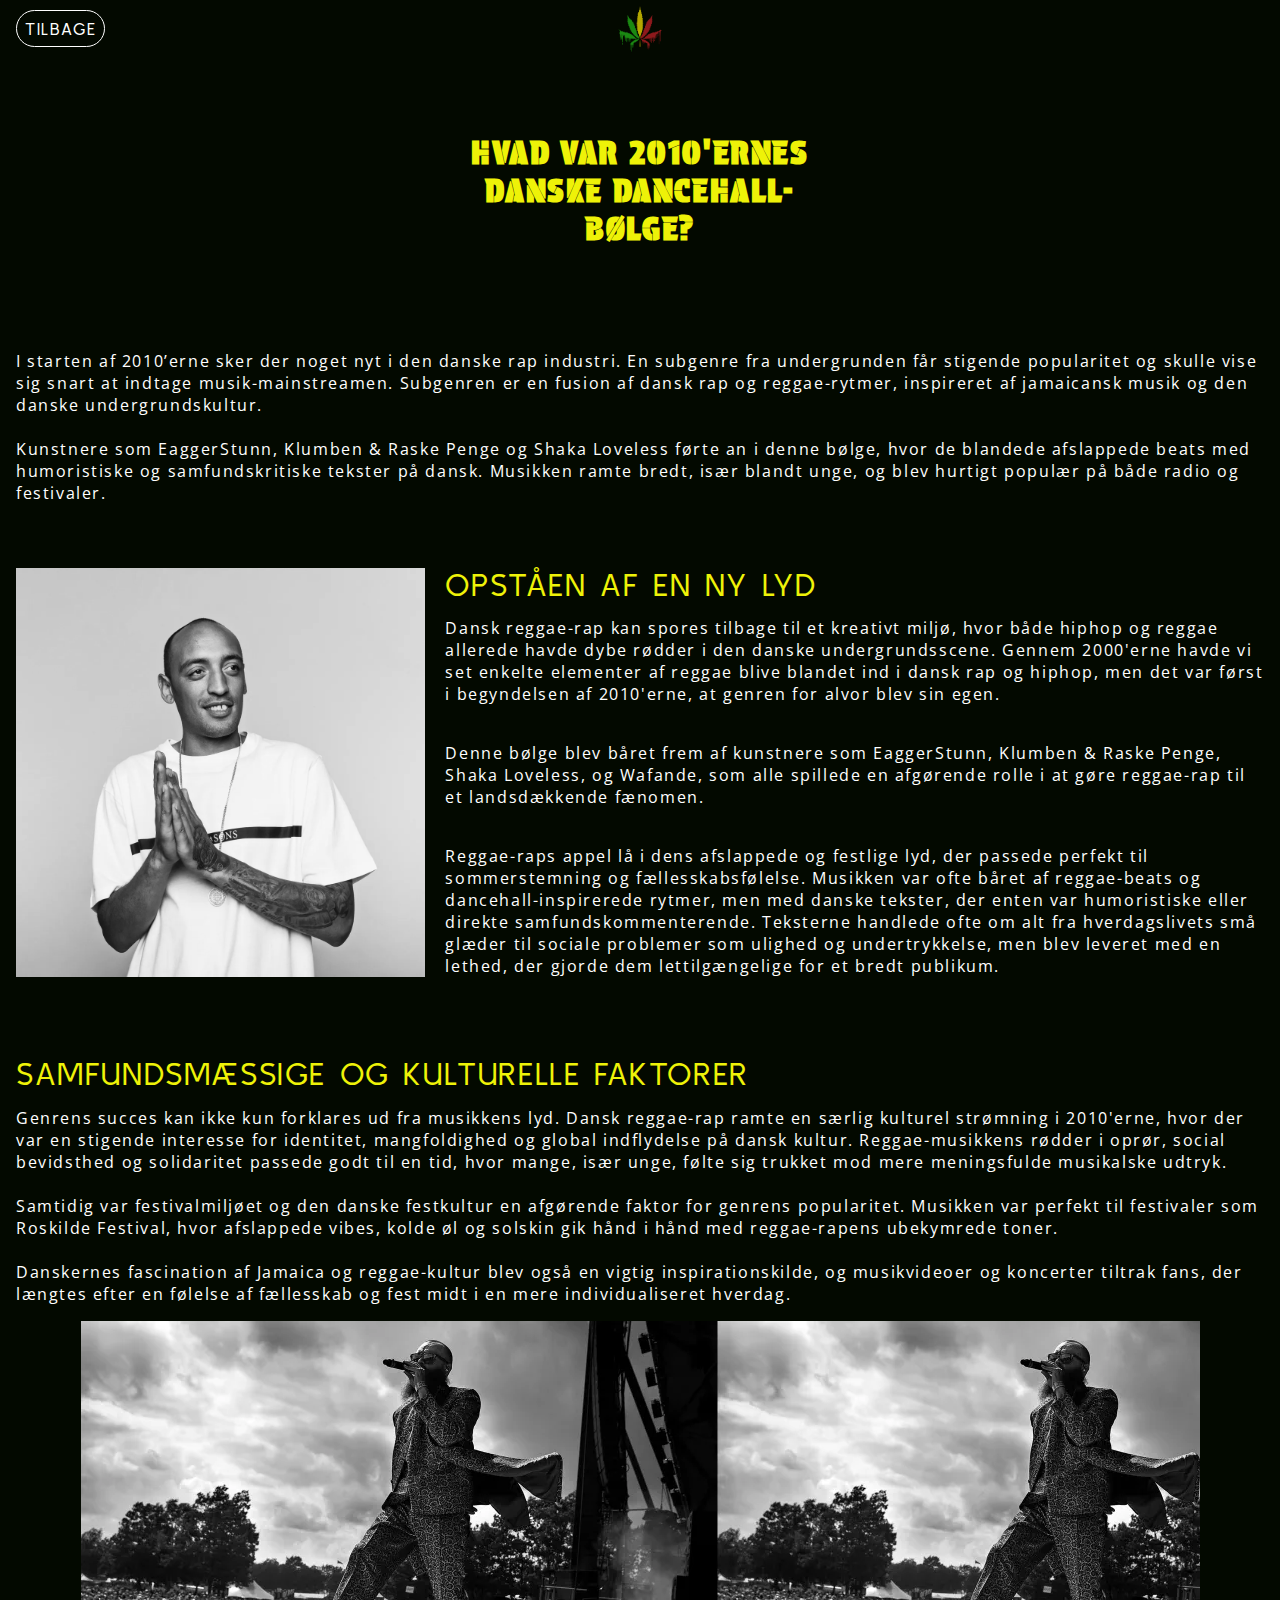
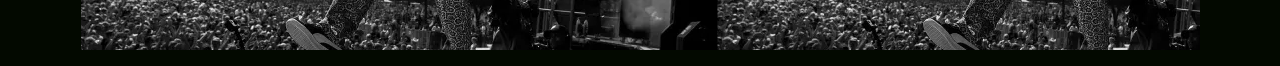
==== artikel_1.html @ 0ea26bac "halvvejs færdig artikel_1.html" ====
<!DOCTYPE html>
<html lang="en">
  <head>
    <meta charset="UTF-8" />
    <meta name="viewport" content="width=device-width, initial-scale=1.0" />
    <meta name="robots" content="noindex" />
    <title>Hvad var 2010'ernes danske Dancehall-bølge?</title>
    <link rel="stylesheet" href="css/generel.css" />
    <link rel="stylesheet" href="css/layout.css" />

    <!-- Protest Guerrilla -->
    <link rel="preconnect" href="https://fonts.googleapis.com" />
    <link rel="preconnect" href="https://fonts.gstatic.com" crossorigin />
    <link
      href="https://fonts.googleapis.com/css2?family=Protest+Guerrilla&display=swap"
      rel="stylesheet"
    />

    <!-- Kulim Park -->
    <link rel="preconnect" href="https://fonts.googleapis.com" />
    <link rel="preconnect" href="https://fonts.gstatic.com" crossorigin />
    <link
      href="https://fonts.googleapis.com/css2?family=Kulim+Park:ital,wght@0,200;0,300;0,400;0,600;0,700;1,200;1,300;1,400;1,600;1,700&display=swap"
      rel="stylesheet"
    />

    <!-- Protest strike -->
    <link rel="preconnect" href="https://fonts.googleapis.com" />
    <link rel="preconnect" href="https://fonts.gstatic.com" crossorigin />
    <link
      href="https://fonts.googleapis.com/css2?family=Protest+Strike&display=swap"
      rel="stylesheet"
    />

    <!-- open sans -->
    <link rel="preconnect" href="https://fonts.googleapis.com" />
    <link rel="preconnect" href="https://fonts.gstatic.com" crossorigin />
    <link
      href="https://fonts.googleapis.com/css2?family=Open+Sans:ital,wght@0,300..800;1,300..800&display=swap"
      rel="stylesheet"
    />
  </head>

  <body>
    <header>
      <nav class="navbar">
        <a href="javascript:history.back()" class="tilbage"><h2>TILBAGE</h2></a>
        <a href="tophistorier.html" class="logo"
          ><img src="images/reggae-leaf-favicon.webp" alt="logo"
        /></a>
      </nav>
    </header>

    <main>
      <section class="flex_col-artikel">
        <video
          playsinline
          autoplay
          muted
          loop
          class="artikel-video"
          src="videos/(v)hero(hero+main1+article1).mp4"
        ></video>

        <div class="artikel-content">
          <h1>
            HVAD VAR 2010'ERNES <br />
            DANSKE DANCEHALL- <br />
            BØLGE?
          </h1>
        </div>
      </section>

      <div id="col_start">
        <p>
          I starten af 2010’erne sker der noget nyt i den danske rap industri.
          En subgenre fra undergrunden får stigende popularitet og skulle vise
          sig snart at indtage musik-mainstreamen. Subgenren er en fusion af
          dansk rap og reggae-rytmer, inspireret af jamaicansk musik og den
          danske undergrundskultur.
        </p>
        <p>
          <br />
          Kunstnere som EaggerStunn, Klumben & Raske Penge og Shaka Loveless
          førte an i denne bølge, hvor de blandede afslappede beats med
          humoristiske og samfundskritiske tekster på dansk. Musikken ramte
          bredt, især blandt unge, og blev hurtigt populær på både radio og
          festivaler.
        </p>
      </div>

      <section class="grid_1-2">
        <div class="col">
          <h2>OPSTÅEN AF EN NY LYD</h2>
          <p>
            Dansk reggae-rap kan spores tilbage til et kreativt miljø, hvor både
            hiphop og reggae allerede havde dybe rødder i den danske
            undergrundsscene. Gennem 2000'erne havde vi set enkelte elementer af
            reggae blive blandet ind i dansk rap og hiphop, men det var først i
            begyndelsen af 2010'erne, at genren for alvor blev sin egen.
          </p>
          <p>
            <br />
            Denne bølge blev båret frem af kunstnere som EaggerStunn, Klumben &
            Raske Penge, Shaka Loveless, og Wafande, som alle spillede en
            afgørende rolle i at gøre reggae-rap til et landsdækkende fænomen.
          </p>
          <p>
            <br />
            Reggae-raps appel lå i dens afslappede og festlige lyd, der passede
            perfekt til sommerstemning og fællesskabsfølelse. Musikken var ofte
            båret af reggae-beats og dancehall-inspirerede rytmer, men med
            danske tekster, der enten var humoristiske eller direkte
            samfundskommenterende. Teksterne handlede ofte om alt fra
            hverdagslivets små glæder til sociale problemer som ulighed og
            undertrykkelse, men blev leveret med en lethed, der gjorde dem
            lettilgængelige for et bredt publikum.
          </p>
        </div>

        <div class="col_order">
          <img src="images/(r)wafande(article1)_result.webp" alt="Wafande" />
        </div>
      </section>

      <section id="col">
        <h2>SAMFUNDSMÆSSIGE OG KULTURELLE FAKTORER</h2>
        <p>
          Genrens succes kan ikke kun forklares ud fra musikkens lyd. Dansk
          reggae-rap ramte en særlig kulturel strømning i 2010'erne, hvor der
          var en stigende interesse for identitet, mangfoldighed og global
          indflydelse på dansk kultur. Reggae-musikkens rødder i oprør, social
          bevidsthed og solidaritet passede godt til en tid, hvor mange, især
          unge, følte sig trukket mod mere meningsfulde musikalske udtryk.
        </p>
        <p>
          <br />
          Samtidig var festivalmiljøet og den danske festkultur en afgørende
          faktor for genrens popularitet. Musikken var perfekt til festivaler
          som Roskilde Festival, hvor afslappede vibes, kolde øl og solskin gik
          hånd i hånd med reggae-rapens ubekymrede toner.
        </p>
        <p>
          <br />
          Danskernes fascination af Jamaica og reggae-kultur blev også en vigtig
          inspirationskilde, og musikvideoer og koncerter tiltrak fans, der
          længtes efter en følelse af fællesskab og fest midt i en mere
          individualiseret hverdag.
        </p>

        <img
          src="images/raske-penge(article1)_result.webp"
          alt="Raske Penge på Orange scene i 2014"
        />
      </section>
    </main>
  </body>
</html>
---- css/generel.css ----
/* CSS Reset */

* {
    margin: 0;
    padding: 0;
    box-sizing: border-box;
}

img {
    display: block;
    max-width: 100%;
    margin-left: auto;
    margin-right: auto;
}

video {
    display: block;
    max-width: 100%;
}


/* CSS */

:root {
    --white: #ffffff;
    --yellow: #EEF208;
    --black: #030900;
    --trueblack: #000000;
    --h1-h2-article_size: 2rem;
    --h1-article_lineheight: 2.375rem;
    --h2-article_lineheight: 2.125rem;
    --h2-boks_size: 1.375rem;
    --h3-boks_size: 2rem;
}

body {
    background-color: var(--black);
}

 /* Nedenstående gør, at indstillinger for main gælder på alt undtagen .flex_col-artikel. Det gør, at videoerne i toppen fylder hele skærmen i width på artiklerne */
main > *:not(.flex_col-artikel) {
    max-width: 1300px;
    margin: 0 auto;
    padding: 1rem;
}

h1 {
    font-family: "Protest Guerrilla", sans-serif;
    letter-spacing: 0.1rem;
}

h2 {
    font-family: "Kulim Park", sans-serif;
    font-weight: normal;
    letter-spacing: 0.1rem;
}

h3 {
    font-family: "Protest Strike", sans-serif;
    line-height: 2.375rem;
    letter-spacing: 0.1rem;
}

p {
    font-family: "Open Sans", sans-serif;
    font-size: 1rem;
    color: var(--white);
    letter-spacing: 0.1rem;
}

a {
    text-decoration: none;
}
  
  /* Undtagelse for logo-billede inde i navbaren */
  .navbar img {
    margin-top: 0;
    margin-bottom: 0;
  }
  


/* index.html */

.hero {
    display: flex;
    flex-direction: column;
    justify-content: flex-start;
}

.hero_content {
    text-align: center;
    z-index: 2;
}

.hero_content h1 {
    font-size: 7.5rem;
    padding-top: 2rem;
    text-shadow: 
    -1px -1px 0 var(--white),  
    1px -1px 0 var(--white),
    -1px 1px 0 var(--white),
    1px 1px 0 var(--white);
}

.udforsk a{
    font-size: 3rem;
    color: var(--white);
    margin-top: 5.5rem;
    padding: 1rem;
    padding-left: 3rem;
    padding-right: 3rem;
    border-radius: 5vw;
    display: inline-block;
    background-color: rgba(0, 0, 0, 0.25);
    letter-spacing: 0.5rem;
}

.udforsk a:hover {
    color: var(--yellow);
    background-color: rgba(0, 0, 0, 0.5);
}

.background_video {
    position: absolute;
    top: 0;
    left: 0;
    width: 100vw;
    height: 100vh;
    object-fit: cover;
    z-index: 1;
}

.dansk {
    color: #41B905;
}

.dance {
    color: var(--yellow);
}

.hall {
    color: #E40606;
}

/* navbar */

.navbar {
    position: fixed;
    display: grid;
    grid-template-columns: 1fr 1fr 1fr;
    align-items: center;
    z-index: 1000;
    width: 100%;
    background-color: var(--black);
    padding: 0.3rem 1rem;
}

.tilbage {
    font-size: 0.7rem;
    color: var(--white);
    border: 1px solid var(--white);
    border-radius: 5vw;
    display: inline-block;
    padding: 0.5rem;
    justify-self: start;
}

.tilbage:hover {
    background-color: #163507;
}

.logo {
    width: 3rem;
    justify-self: center;
    opacity: 70%;
}

.logo:hover {
    opacity: 100%;
}


/* tophistorier.html */

.overskrift {
    color: var(--white);
    text-align: center;
    line-height: 2.5rem;
}

.overskrift h1 {
    font-size: 3.7rem;
    margin-bottom: 2.5rem;
    padding-top: 5rem;
}

.overskrift h2 {
    font-size: 1.5625rem;
    margin-bottom: 3rem;
}

.flex_col {
    display: flex;
    flex-direction: column;
    align-items: center;
    justify-content: center;
    position: relative;
    text-align: center;
    height: 50vh; /* boks-video er 60vh, men jeg sætter bevidst denne til 50vh kun. Det gør, at jeg slipper for at lave margin top/bottom på h2 og h3. */
    margin-bottom: 8.5rem;
}

#boks3 {
    margin-bottom: 4rem;
}

.boks-video {
    position: absolute;
    object-fit: cover;
    z-index: 1;
    width: 92vw;
    height: 60vh;
    border-radius: 5vh;
}

.boks_1-content {
    display: flex;
    flex-direction: column;
    justify-content: space-between;
    height: 100%;
    z-index: 2;
}

.boks_1-content h3 {
    color: var(--trueblack);
    font-size: var(--h3-boks_size);
}

.boks_1-content h2 {
    color: var(--yellow);
    font-size: var(--h2-boks_size);
}

.button {
    border: 1px solid var(--yellow);
    border-radius: 3.1875rem;
    display: inline-block;
    padding: 0.5rem;
    margin: 0 auto;
    padding-left: 1rem;
    padding-right: 1rem;
}

/* Lidt kringlet. Men for at vi kan få js til at gælde på én boks ad gangen, har jeg været nødt til at give et unikt id-navn til hver. Og hvis ikke man gør det på hvert element, så gør js-funktionen sig ikke gældende på de elementer, man hover over, som ikke er nævnt her. Derfor nævnes ALLE elementer inde i flex_col */
#boks1:hover .boks-video,
#boks2:hover .boks-video,
#boks3:hover .boks-video {
    border: 2px solid var(--yellow);
}

#boks1:hover .boks_1-content h3,
#boks1:hover .boks_1-content h2,
#boks2:hover .boks_1-content h3,
#boks2:hover .boks_1-content h2,
#boks3:hover .boks_1-content h3,
#boks3:hover .boks_1-content h2 {
    color: var(--yellow);
}

#boks1:hover .button,
#boks2:hover .button,
#boks3:hover .button {
    border: 1px solid var(--yellow);
}

#boks1 .button:hover,
#boks2 .button:hover,
#boks3 .button:hover {
    background-color: var(--yellow);
}


/* artikel_1.html */

.flex_col-artikel {
    display: flex;
    align-items: center;
    justify-content: center;
    position: relative;
    text-align: center;
    height: 30vh;
    padding-top: 7rem;
    width: 100vw;
    max-width: none;
}

.artikel-video {
    position: absolute;
    object-fit: cover;
    width: 100%;
    height: 30vh;
    opacity: 70%;
    z-index: 1;
}

.artikel-content {
    display: flex;
    flex-direction: column;
    align-items: center;
    justify-content: center;
    z-index: 2;
}

.artikel-content h1 {
    font-size: var(--h1-h2-article_size);
    line-height: var(--h1-article_lineheight);
    color: var(--yellow);
}

#col_start {
    margin-top: 4rem;
}

.col h2,
#col h2 {
    color: var(--yellow);
    font-size: var(--h1-h2-article_size);
    line-height: var(--h2-article_lineheight);
}

.col_order img {
    filter: grayscale(100%);
}

#col h2 {
    margin-top: 2rem;
    margin-bottom: 1rem;
}

#col img {
    margin-top: 1rem;
}
---- css/layout.css ----
@media (width >=800px) {

.grid_1-1-1 {
    display: grid;
    grid-template-columns: repeat(3, 1fr);
    gap: 25px;
}

.flex_col {
    margin-bottom: 4rem;
}

/* Der var noget i min css, der gjorde jeg ikke kunne implementere margin-top på class grid_1-2, og jeg har ikke kunne finde, hvilken regel, det var, der overrulede dét. Chatgbt kunne heller ikke spotte det. Derfor skriver jeg nu body foran, hvilket giver en højere specificitet, og gør reglen gældende. */
body .grid_1-2 {
    display: grid;
    grid-template-columns: 1fr 2fr;
    gap: 20px;
    margin-top: 2rem;
    margin-bottom: 1rem;
    height: 100%;
}

.grid_1-2 .col,
.grid_1-2 .col_order {
     display: flex;
     flex-direction: column;
     justify-content: space-between;
     height: 100%;
}

.grid_1-2 .col_order img {
     object-fit: cover;
     height: 100%;
}

.col_order {
    order: -1;
}

/* OBS: Jeg kunne have opnået næsten samme resultat ved kun at bruge grid, men flex gjorde det lige en tand bedre, og gjorde at jeg kunne undgå små mellemrum i bunden og toppen mellem billede og tekst. Derfor bruger jeg flex. */
/* .grid_1-2 .col, 
.grid_1-2 .col_order {
    display: grid;
    align-items: stretch;
}

.grid_1-2 .col_order img {
    object-fit: cover;
    height: 100%;
} */


}




@media (width <=799px) {
    .col h2 {
        margin-top: 2rem;
        margin-bottom: 1rem;
    }

    .col_order img {
        margin-top: 1rem;
    }
}
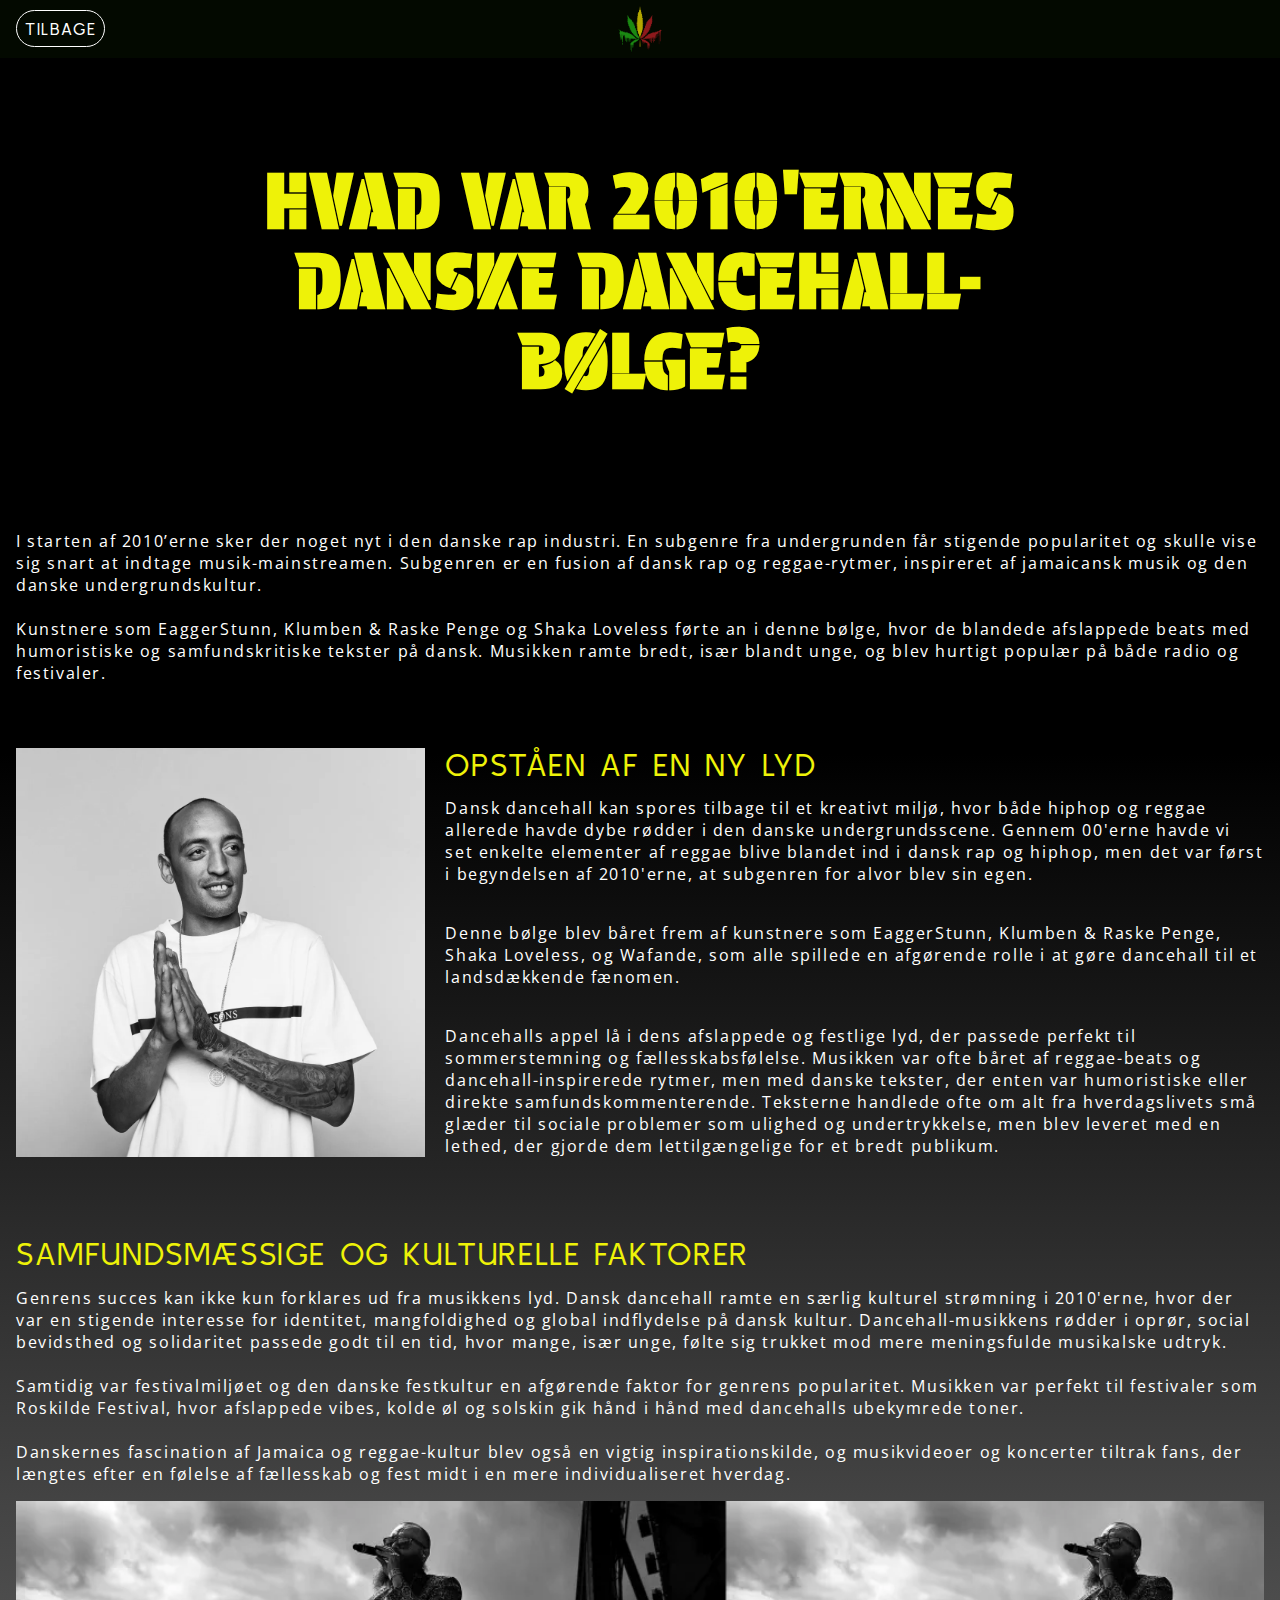
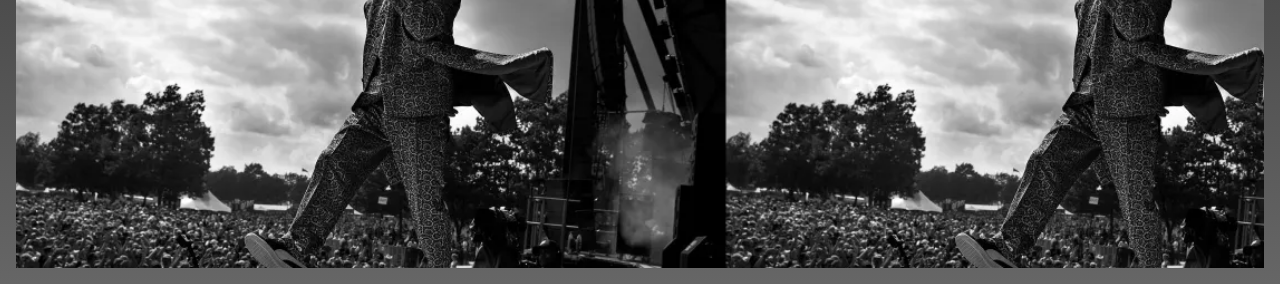
==== commit b4938d6e: "design opdateret media query" ====
--- a/artikel_1.html
+++ b/artikel_1.html
@@ -41,7 +41,7 @@
     />
   </head>
 
-  <body>
+  <body class="artikel_1">
     <header>
       <nav class="navbar">
         <a href="javascript:history.back()" class="tilbage"><h2>TILBAGE</h2></a>
@@ -93,21 +93,21 @@
         <div class="col">
           <h2>OPSTÅEN AF EN NY LYD</h2>
           <p>
-            Dansk reggae-rap kan spores tilbage til et kreativt miljø, hvor både
+            Dansk dancehall kan spores tilbage til et kreativt miljø, hvor både
             hiphop og reggae allerede havde dybe rødder i den danske
-            undergrundsscene. Gennem 2000'erne havde vi set enkelte elementer af
+            undergrundsscene. Gennem 00'erne havde vi set enkelte elementer af
             reggae blive blandet ind i dansk rap og hiphop, men det var først i
-            begyndelsen af 2010'erne, at genren for alvor blev sin egen.
+            begyndelsen af 2010'erne, at subgenren for alvor blev sin egen.
           </p>
           <p>
             <br />
             Denne bølge blev båret frem af kunstnere som EaggerStunn, Klumben &
             Raske Penge, Shaka Loveless, og Wafande, som alle spillede en
-            afgørende rolle i at gøre reggae-rap til et landsdækkende fænomen.
+            afgørende rolle i at gøre dancehall til et landsdækkende fænomen.
           </p>
           <p>
             <br />
-            Reggae-raps appel lå i dens afslappede og festlige lyd, der passede
+            Dancehalls appel lå i dens afslappede og festlige lyd, der passede
             perfekt til sommerstemning og fællesskabsfølelse. Musikken var ofte
             båret af reggae-beats og dancehall-inspirerede rytmer, men med
             danske tekster, der enten var humoristiske eller direkte
@@ -127,18 +127,18 @@
         <h2>SAMFUNDSMÆSSIGE OG KULTURELLE FAKTORER</h2>
         <p>
           Genrens succes kan ikke kun forklares ud fra musikkens lyd. Dansk
-          reggae-rap ramte en særlig kulturel strømning i 2010'erne, hvor der
-          var en stigende interesse for identitet, mangfoldighed og global
-          indflydelse på dansk kultur. Reggae-musikkens rødder i oprør, social
-          bevidsthed og solidaritet passede godt til en tid, hvor mange, især
-          unge, følte sig trukket mod mere meningsfulde musikalske udtryk.
+          dancehall ramte en særlig kulturel strømning i 2010'erne, hvor der var
+          en stigende interesse for identitet, mangfoldighed og global
+          indflydelse på dansk kultur. Dancehall-musikkens rødder i oprør,
+          social bevidsthed og solidaritet passede godt til en tid, hvor mange,
+          især unge, følte sig trukket mod mere meningsfulde musikalske udtryk.
         </p>
         <p>
           <br />
           Samtidig var festivalmiljøet og den danske festkultur en afgørende
           faktor for genrens popularitet. Musikken var perfekt til festivaler
           som Roskilde Festival, hvor afslappede vibes, kolde øl og solskin gik
-          hånd i hånd med reggae-rapens ubekymrede toner.
+          hånd i hånd med dancehalls ubekymrede toner.
         </p>
         <p>
           <br />
--- a/css/generel.css
+++ b/css/generel.css
@@ -8,9 +8,10 @@
 
 img {
     display: block;
-    max-width: 100%;
+    /* max-width: 100%; */
     margin-left: auto;
     margin-right: auto;
+    width: 100%;
 }
 
 video {
@@ -26,14 +27,17 @@
     --yellow: #EEF208;
     --black: #030900;
     --trueblack: #000000;
-    --h1-h2-article_size: 2rem;
-    --h1-article_lineheight: 2.375rem;
+    --h1-article_size: 2.6rem;
+    --h1-article_size-desktop: 4.7rem;
+    --h2-article_size: 2rem;
+    --h1-article_lineheight: 3rem;
+    --h1-article_lineheight-desktop: 5rem;
     --h2-article_lineheight: 2.125rem;
     --h2-boks_size: 1.375rem;
     --h3-boks_size: 2rem;
 }
 
-body {
+html, body {
     background-color: var(--black);
 }
 
@@ -72,12 +76,48 @@
     text-decoration: none;
 }
   
-  /* Undtagelse for logo-billede inde i navbaren */
-  .navbar img {
+/* Undtagelse for logo-billede inde i navbaren */
+.navbar img {
     margin-top: 0;
     margin-bottom: 0;
-  }
-  
+}
+
+/* navbar */
+
+.navbar {
+    position: fixed;
+    display: grid;
+    grid-template-columns: 1fr 1fr 1fr;
+    align-items: center;
+    z-index: 1000;
+    width: 100%;
+    background-color: var(--black);
+    padding: 0.3rem 1rem;
+}
+
+.tilbage {
+    font-size: 0.7rem;
+    color: var(--white);
+    border: 1px solid var(--white);
+    border-radius: 5vw;
+    display: inline-block;
+    padding: 0.5rem;
+    justify-self: start;
+}
+
+.tilbage:hover {
+    background-color: #163507;
+}
+
+.logo {
+    width: 3rem;
+    justify-self: center;
+    opacity: 70%;
+}
+
+.logo:hover {
+    opacity: 100%;
+}
 
 
 /* index.html */
@@ -143,45 +183,12 @@
     color: #E40606;
 }
 
-/* navbar */
-
-.navbar {
-    position: fixed;
-    display: grid;
-    grid-template-columns: 1fr 1fr 1fr;
-    align-items: center;
-    z-index: 1000;
-    width: 100%;
-    background-color: var(--black);
-    padding: 0.3rem 1rem;
-}
-
-.tilbage {
-    font-size: 0.7rem;
-    color: var(--white);
-    border: 1px solid var(--white);
-    border-radius: 5vw;
-    display: inline-block;
-    padding: 0.5rem;
-    justify-self: start;
-}
-
-.tilbage:hover {
-    background-color: #163507;
-}
-
-.logo {
-    width: 3rem;
-    justify-self: center;
-    opacity: 70%;
-}
-
-.logo:hover {
-    opacity: 100%;
-}
-
 
 /* tophistorier.html */
+
+body.tophistorier {
+    background: linear-gradient(to bottom, #000000 18%, #474747 50%, #000000 75%);
+}
 
 .overskrift {
     color: var(--white);
@@ -191,13 +198,13 @@
 
 .overskrift h1 {
     font-size: 3.7rem;
-    margin-bottom: 2.5rem;
+    margin-bottom: 2rem;
     padding-top: 5rem;
 }
 
 .overskrift h2 {
     font-size: 1.5625rem;
-    margin-bottom: 3rem;
+    margin-bottom: 1rem;
 }
 
 .flex_col {
@@ -207,12 +214,12 @@
     justify-content: center;
     position: relative;
     text-align: center;
-    height: 50vh; /* boks-video er 60vh, men jeg sætter bevidst denne til 50vh kun. Det gør, at jeg slipper for at lave margin top/bottom på h2 og h3. */
-    margin-bottom: 8.5rem;
+    height: 45vh; /* boks-video er 60vh, men jeg sætter bevidst denne til 50vh kun. Det gør, at jeg slipper for at lave margin top/bottom på h2 og h3. */
+    margin-bottom: 5rem;
 }
 
 #boks3 {
-    margin-bottom: 4rem;
+    margin-bottom: 2rem;
 }
 
 .boks-video {
@@ -220,7 +227,7 @@
     object-fit: cover;
     z-index: 1;
     width: 92vw;
-    height: 60vh;
+    height: 50vh;
     border-radius: 5vh;
 }
 
@@ -283,6 +290,10 @@
 
 /* artikel_1.html */
 
+body.artikel_1 {
+    background: linear-gradient(to bottom, #000000 40%, #666666 100%), linear-gradient(to bottom, #000000 40%, #666666 100%) !important;
+}
+
 .flex_col-artikel {
     display: flex;
     align-items: center;
@@ -313,7 +324,7 @@
 }
 
 .artikel-content h1 {
-    font-size: var(--h1-h2-article_size);
+    font-size: var(--h1-article_size);
     line-height: var(--h1-article_lineheight);
     color: var(--yellow);
 }
@@ -325,7 +336,7 @@
 .col h2,
 #col h2 {
     color: var(--yellow);
-    font-size: var(--h1-h2-article_size);
+    font-size: var(--h2-article_size);
     line-height: var(--h2-article_lineheight);
 }
 
--- a/css/layout.css
+++ b/css/layout.css
@@ -36,7 +36,6 @@
 .col_order {
     order: -1;
 }
-
 /* OBS: Jeg kunne have opnået næsten samme resultat ved kun at bruge grid, men flex gjorde det lige en tand bedre, og gjorde at jeg kunne undgå små mellemrum i bunden og toppen mellem billede og tekst. Derfor bruger jeg flex. */
 /* .grid_1-2 .col, 
 .grid_1-2 .col_order {
@@ -49,6 +48,33 @@
     height: 100%;
 } */
 
+
+/* Design tophistorier.html */
+.overskrift {
+    line-height: 3.5rem;
+}
+
+.overskrift h1 {
+    font-size: 6rem;
+}
+
+.overskrift h2 {
+    font-size: 2.25rem;
+}
+
+/* Design artikel_1.html */
+.flex_col-artikel {
+    height: 50vh;
+}
+
+.artikel-video {
+    height: 50vh;
+}
+
+.artikel-content h1 {
+    font-size: var(--h1-article_size-desktop);
+    line-height: var(--h1-article_lineheight-desktop);
+}
 
 }
 
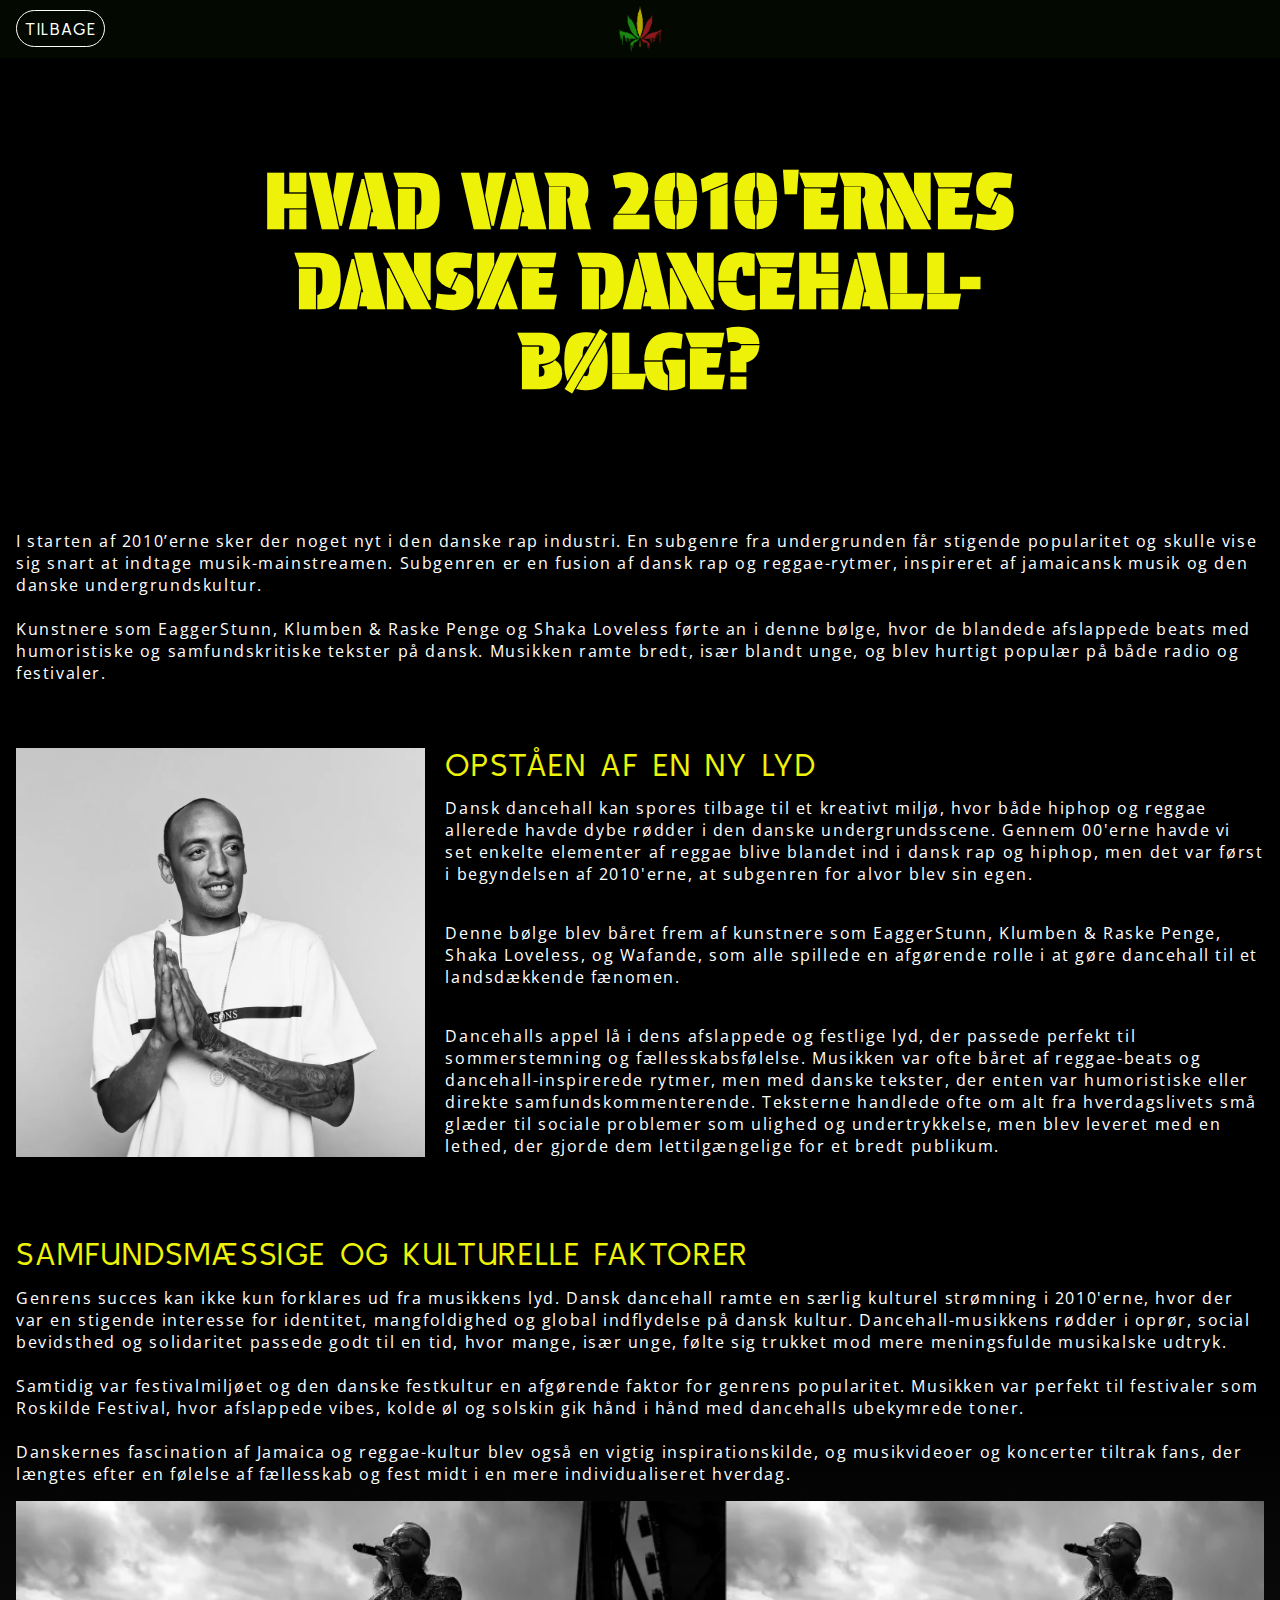
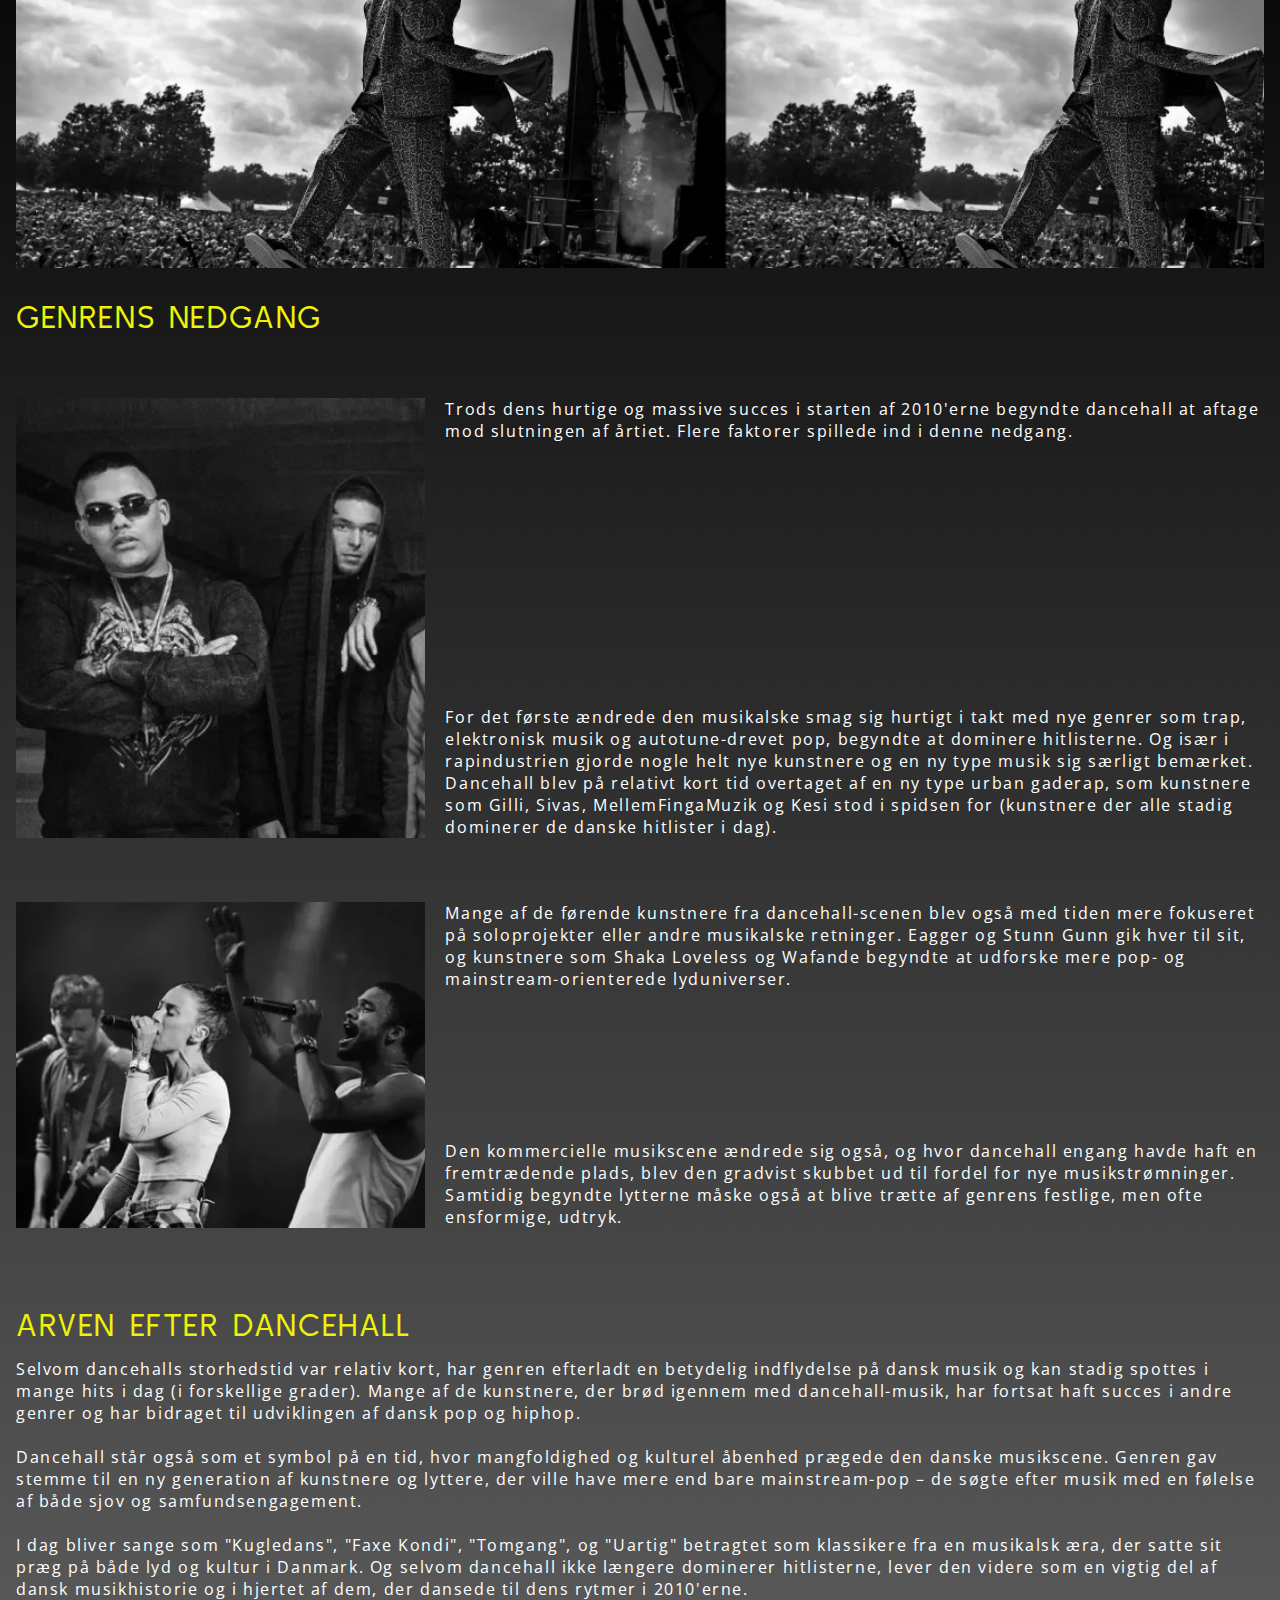
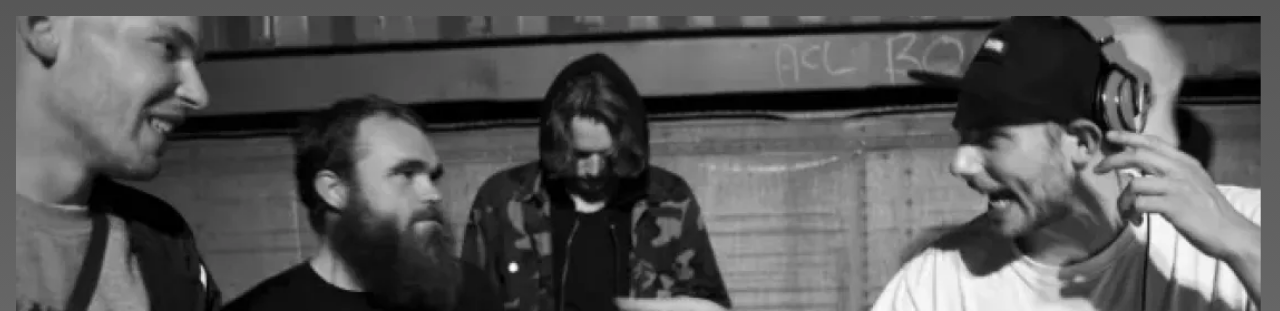
==== commit c63ac094: "opdateringer. Alt tekst indsat. Mangler korrekt styling af classes. Mangler boks' på artikel_2.html " ====
--- a/artikel_1.html
+++ b/artikel_1.html
@@ -153,6 +153,98 @@
           alt="Raske Penge på Orange scene i 2014"
         />
       </section>
+
+      <div class="col">
+        <h2>GENRENS NEDGANG</h2>
+      </div>
+
+      <div class="grid_2-1">
+        <div class="col">
+          <p>
+            Trods dens hurtige og massive succes i starten af 2010'erne begyndte
+            dancehall at aftage mod slutningen af årtiet. Flere faktorer
+            spillede ind i denne nedgang.
+          </p>
+          <p>
+            <br />
+            For det første ændrede den musikalske smag sig hurtigt i takt med
+            nye genrer som trap, elektronisk musik og autotune-drevet pop,
+            begyndte at dominere hitlisterne. Og især i rapindustrien gjorde
+            nogle helt nye kunstnere og en ny type musik sig særligt bemærket.
+            Dancehall blev på relativt kort tid overtaget af en ny type urban
+            gaderap, som kunstnere som Gilli, Sivas, MellemFingaMuzik og Kesi
+            stod i spidsen for (kunstnere der alle stadig dominerer de danske
+            hitlister i dag).
+          </p>
+        </div>
+
+        <div class="col_order">
+          <img
+            src="images/branco-gilli(article1)_result.webp"
+            alt="Branco og Gilli"
+          />
+        </div>
+      </div>
+
+      <div class="grid_1-2">
+        <div class="col">
+          <p>
+            Mange af de førende kunstnere fra dancehall-scenen blev også med
+            tiden mere fokuseret på soloprojekter eller andre musikalske
+            retninger. Eagger og Stunn Gunn gik hver til sit, og kunstnere som
+            Shaka Loveless og Wafande begyndte at udforske mere pop- og
+            mainstream-orienterede lyduniverser.
+          </p>
+          <p>
+            <br />
+            Den kommercielle musikscene ændrede sig også, og hvor dancehall
+            engang havde haft en fremtrædende plads, blev den gradvist skubbet
+            ud til fordel for nye musikstrømninger. Samtidig begyndte lytterne
+            måske også at blive trætte af genrens festlige, men ofte ensformige,
+            udtryk.
+          </p>
+        </div>
+
+        <div class="col_order">
+          <img
+            src="images/shaka-loveless(article1)_result.webp"
+            alt="Shakaloveless og Medina live fra The Voice 2015"
+          />
+        </div>
+      </div>
+
+      <section id="col" style="padding-bottom: 0">
+        <h2>ARVEN EFTER DANCEHALL</h2>
+        <p>
+          Selvom dancehalls storhedstid var relativ kort, har genren efterladt
+          en betydelig indflydelse på dansk musik og kan stadig spottes i mange
+          hits i dag (i forskellige grader). Mange af de kunstnere, der brød
+          igennem med dancehall-musik, har fortsat haft succes i andre genrer og
+          har bidraget til udviklingen af dansk pop og hiphop.
+        </p>
+        <p>
+          <br />
+          Dancehall står også som et symbol på en tid, hvor mangfoldighed og
+          kulturel åbenhed prægede den danske musikscene. Genren gav stemme til
+          en ny generation af kunstnere og lyttere, der ville have mere end bare
+          mainstream-pop – de søgte efter musik med en følelse af både sjov og
+          samfundsengagement.
+        </p>
+        <p>
+          <br />
+          I dag bliver sange som "Kugledans", "Faxe Kondi", "Tomgang", og
+          "Uartig" betragtet som klassikere fra en musikalsk æra, der satte sit
+          præg på både lyd og kultur i Danmark. Og selvom dancehall ikke længere
+          dominerer hitlisterne, lever den videre som en vigtig del af dansk
+          musikhistorie og i hjertet af dem, der dansede til dens rytmer i
+          2010'erne.
+        </p>
+
+        <img
+          src="images/cheff-records(article1)_result.webp"
+          alt="Klumben, Raske Penge og Topgunn fra CHEFF Records"
+        />
+      </section>
     </main>
   </body>
 </html>
--- a/css/layout.css
+++ b/css/layout.css
@@ -48,6 +48,28 @@
     height: 100%;
 } */
 
+body .grid_2-1 {
+    display: grid;
+    grid-template-columns: 1fr 2fr;
+    gap: 20px;
+    margin-top: 2rem;
+    margin-bottom: 1rem;
+    height: 100%;
+}
+
+.grid_2-1 .col,
+.grid_2-1 .col_order {
+     display: flex;
+     flex-direction: column;
+     justify-content: space-between;
+     height: 100%;
+}
+
+.grid_2-1 .col_order img {
+    object-fit: cover;
+    height: 100%;
+}
+
 
 /* Design tophistorier.html */
 .overskrift {
@@ -90,4 +112,11 @@
     .col_order img {
         margin-top: 1rem;
     }
+}
+
+/* Gælder for alle skærmstørrelser. Derfor ingen media query. */
+.grid_1-1 {
+    display: grid;
+    grid-template-columns: 1fr 1fr;
+    align-items: stretch;
 }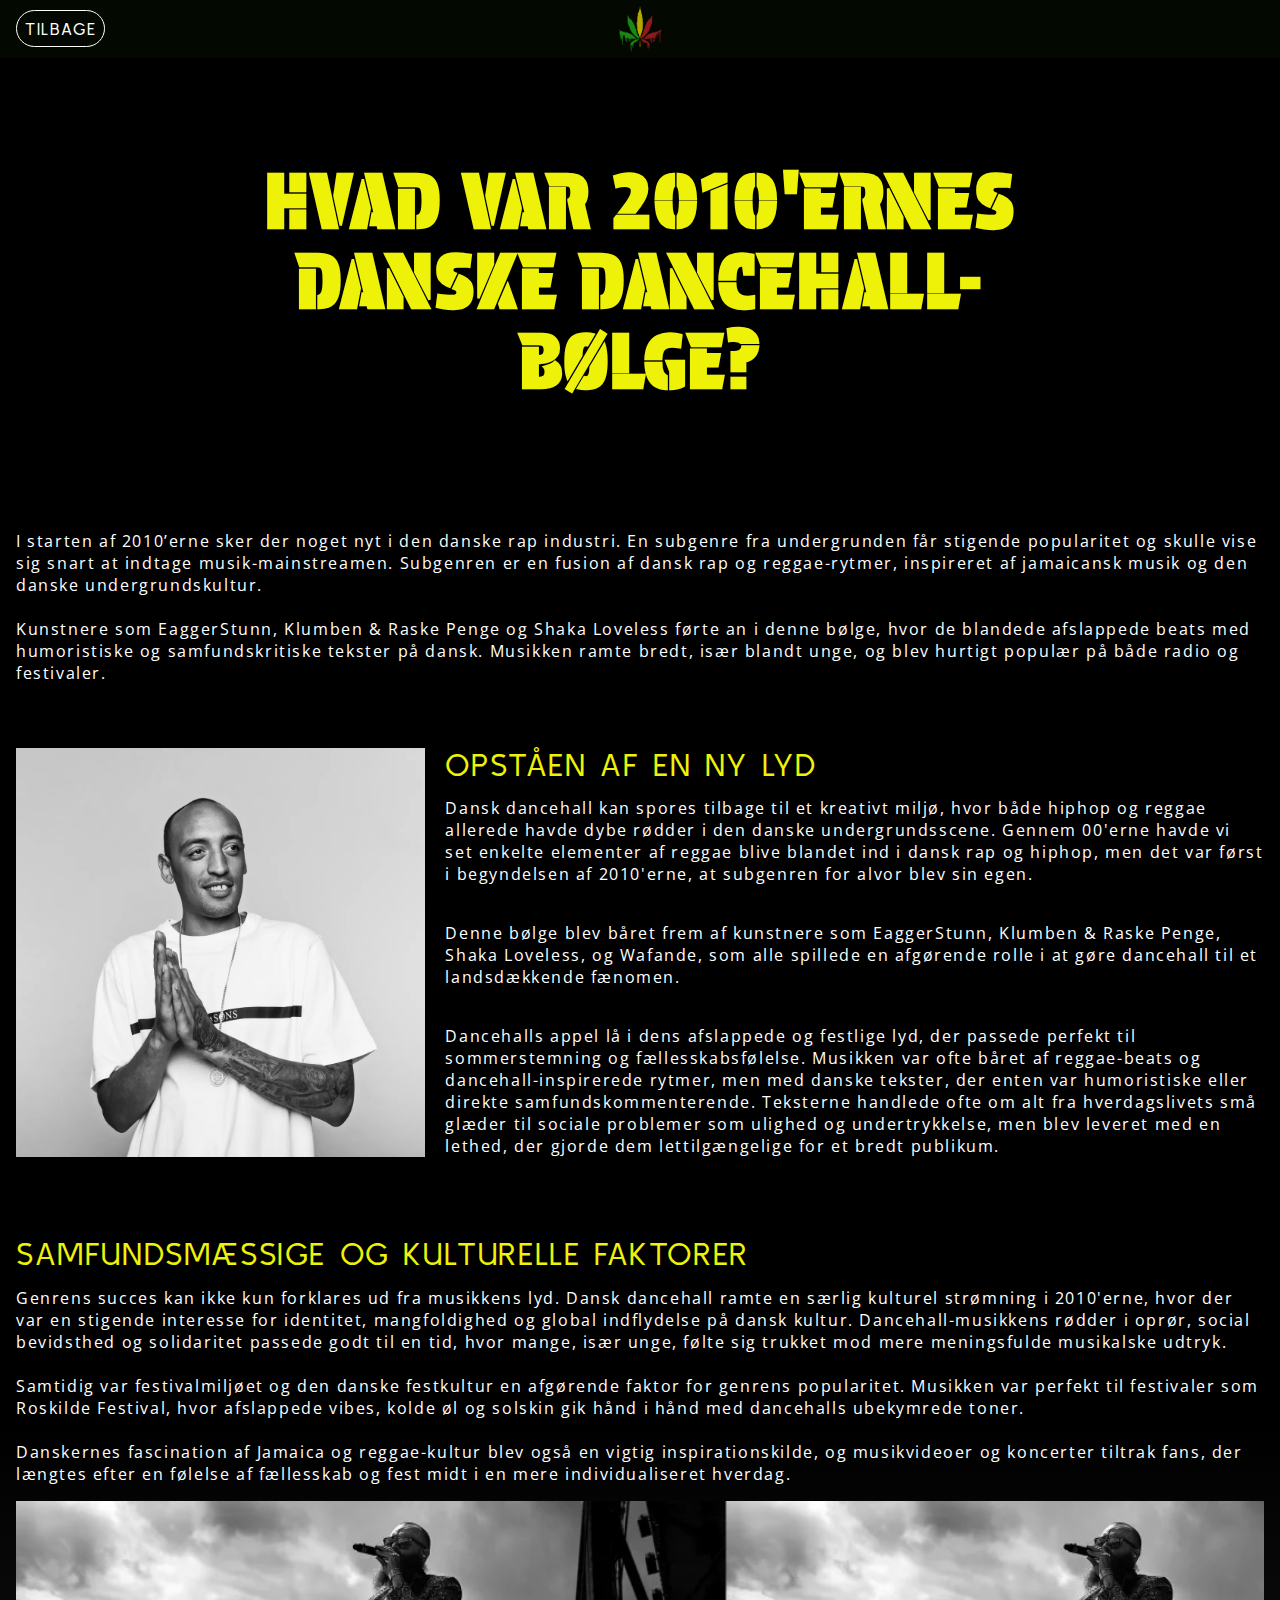
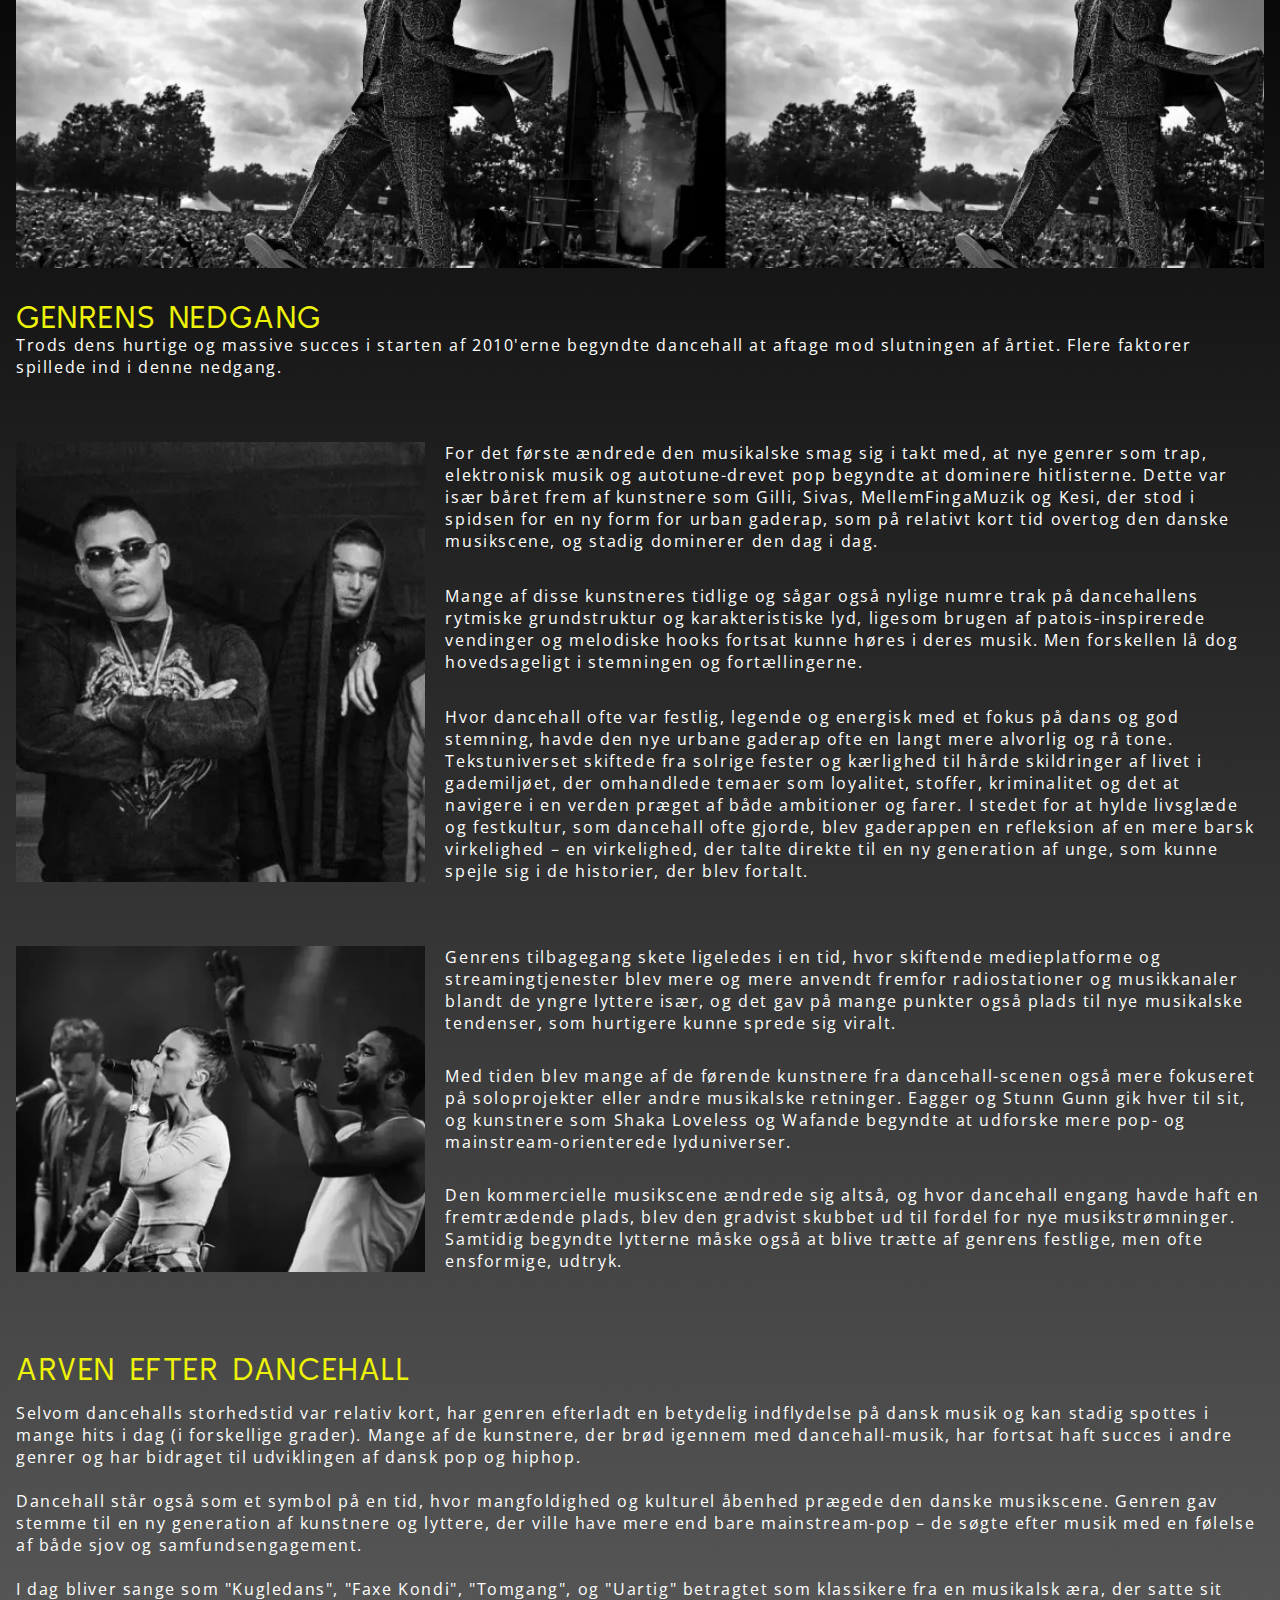
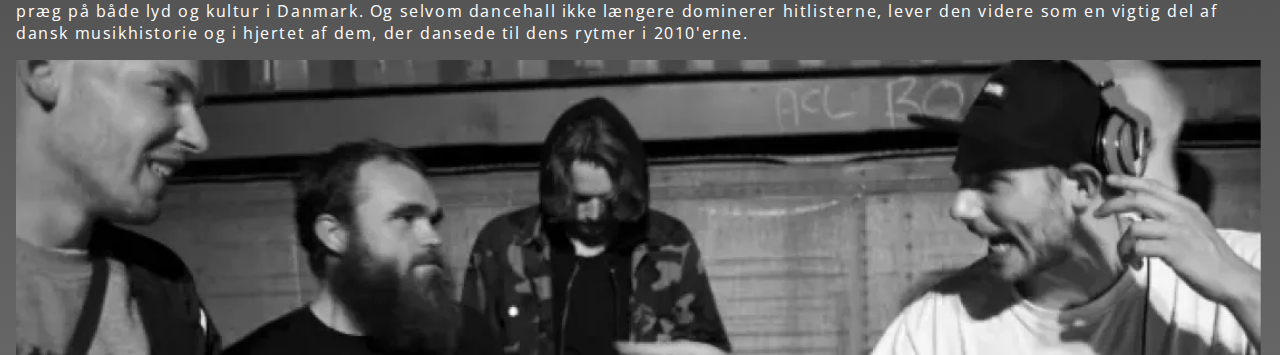
==== commit 5210ccfd: "inden class-navne ændringer" ====
--- a/artikel_1.html
+++ b/artikel_1.html
@@ -156,25 +156,43 @@
 
       <div class="col">
         <h2>GENRENS NEDGANG</h2>
+        <p>
+          Trods dens hurtige og massive succes i starten af 2010'erne begyndte
+          dancehall at aftage mod slutningen af årtiet. Flere faktorer spillede
+          ind i denne nedgang.
+        </p>
       </div>
 
       <div class="grid_2-1">
         <div class="col">
           <p>
-            Trods dens hurtige og massive succes i starten af 2010'erne begyndte
-            dancehall at aftage mod slutningen af årtiet. Flere faktorer
-            spillede ind i denne nedgang.
-          </p>
-          <p>
-            <br />
-            For det første ændrede den musikalske smag sig hurtigt i takt med
-            nye genrer som trap, elektronisk musik og autotune-drevet pop,
-            begyndte at dominere hitlisterne. Og især i rapindustrien gjorde
-            nogle helt nye kunstnere og en ny type musik sig særligt bemærket.
-            Dancehall blev på relativt kort tid overtaget af en ny type urban
-            gaderap, som kunstnere som Gilli, Sivas, MellemFingaMuzik og Kesi
-            stod i spidsen for (kunstnere der alle stadig dominerer de danske
-            hitlister i dag).
+            For det første ændrede den musikalske smag sig i takt med, at nye
+            genrer som trap, elektronisk musik og autotune-drevet pop begyndte
+            at dominere hitlisterne. Dette var især båret frem af kunstnere som
+            Gilli, Sivas, MellemFingaMuzik og Kesi, der stod i spidsen for en ny
+            form for urban gaderap, som på relativt kort tid overtog den danske
+            musikscene, og stadig dominerer den dag i dag.
+          </p>
+          <p>
+            <br />
+            Mange af disse kunstneres tidlige og sågar også nylige numre trak på
+            dancehallens rytmiske grundstruktur og karakteristiske lyd, ligesom
+            brugen af patois-inspirerede vendinger og melodiske hooks fortsat
+            kunne høres i deres musik. Men forskellen lå dog hovedsageligt i
+            stemningen og fortællingerne.
+          </p>
+          <p>
+            <br />
+            Hvor dancehall ofte var festlig, legende og energisk med et fokus på
+            dans og god stemning, havde den nye urbane gaderap ofte en langt
+            mere alvorlig og rå tone. Tekstuniverset skiftede fra solrige fester
+            og kærlighed til hårde skildringer af livet i gademiljøet, der
+            omhandlede temaer som loyalitet, stoffer, kriminalitet og det at
+            navigere i en verden præget af både ambitioner og farer. I stedet
+            for at hylde livsglæde og festkultur, som dancehall ofte gjorde,
+            blev gaderappen en refleksion af en mere barsk virkelighed – en
+            virkelighed, der talte direkte til en ny generation af unge, som
+            kunne spejle sig i de historier, der blev fortalt.
           </p>
         </div>
 
@@ -189,15 +207,23 @@
       <div class="grid_1-2">
         <div class="col">
           <p>
-            Mange af de førende kunstnere fra dancehall-scenen blev også med
-            tiden mere fokuseret på soloprojekter eller andre musikalske
+            Genrens tilbagegang skete ligeledes i en tid, hvor skiftende
+            medieplatforme og streamingtjenester blev mere og mere anvendt
+            fremfor radiostationer og musikkanaler blandt de yngre lyttere især,
+            og det gav på mange punkter også plads til nye musikalske tendenser,
+            som hurtigere kunne sprede sig viralt.
+          </p>
+          <p>
+            <br />
+            Med tiden blev mange af de førende kunstnere fra dancehall-scenen
+            også mere fokuseret på soloprojekter eller andre musikalske
             retninger. Eagger og Stunn Gunn gik hver til sit, og kunstnere som
             Shaka Loveless og Wafande begyndte at udforske mere pop- og
             mainstream-orienterede lyduniverser.
           </p>
           <p>
             <br />
-            Den kommercielle musikscene ændrede sig også, og hvor dancehall
+            Den kommercielle musikscene ændrede sig altså, og hvor dancehall
             engang havde haft en fremtrædende plads, blev den gradvist skubbet
             ud til fordel for nye musikstrømninger. Samtidig begyndte lytterne
             måske også at blive trætte af genrens festlige, men ofte ensformige,
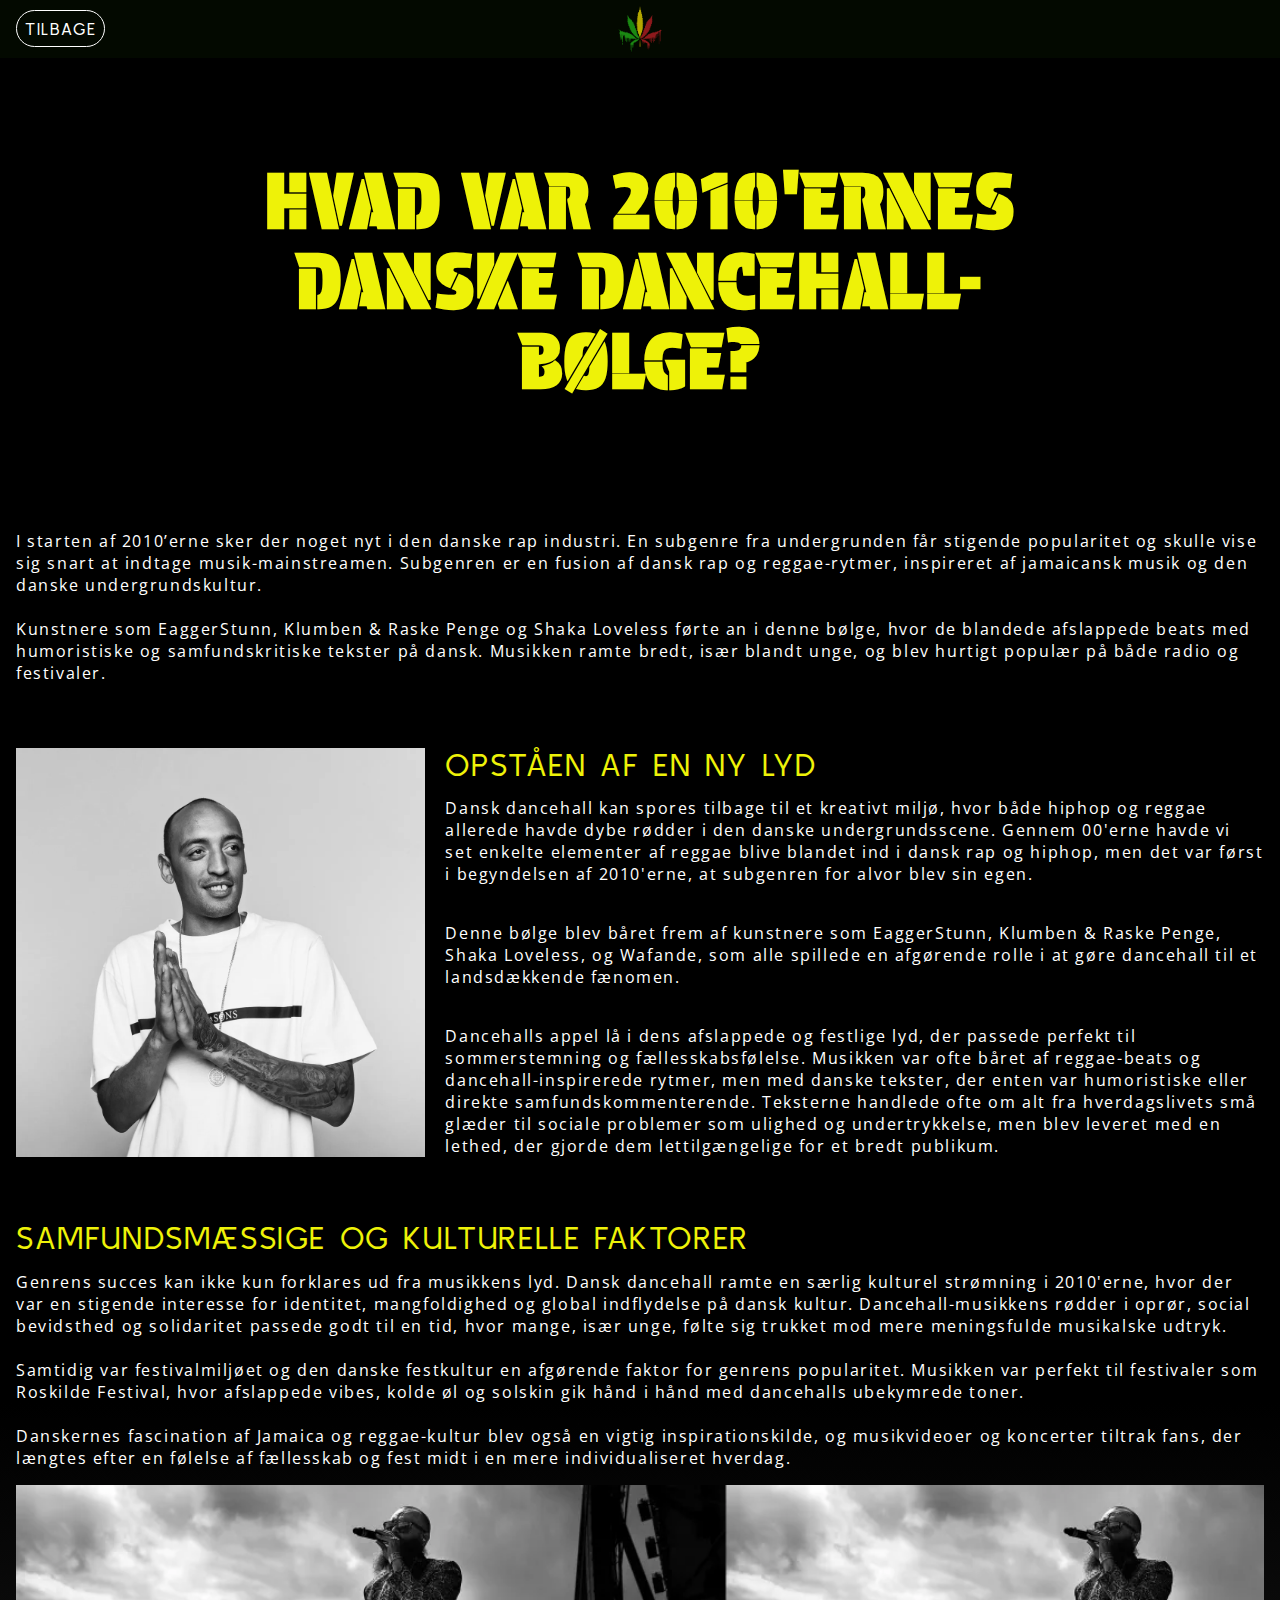
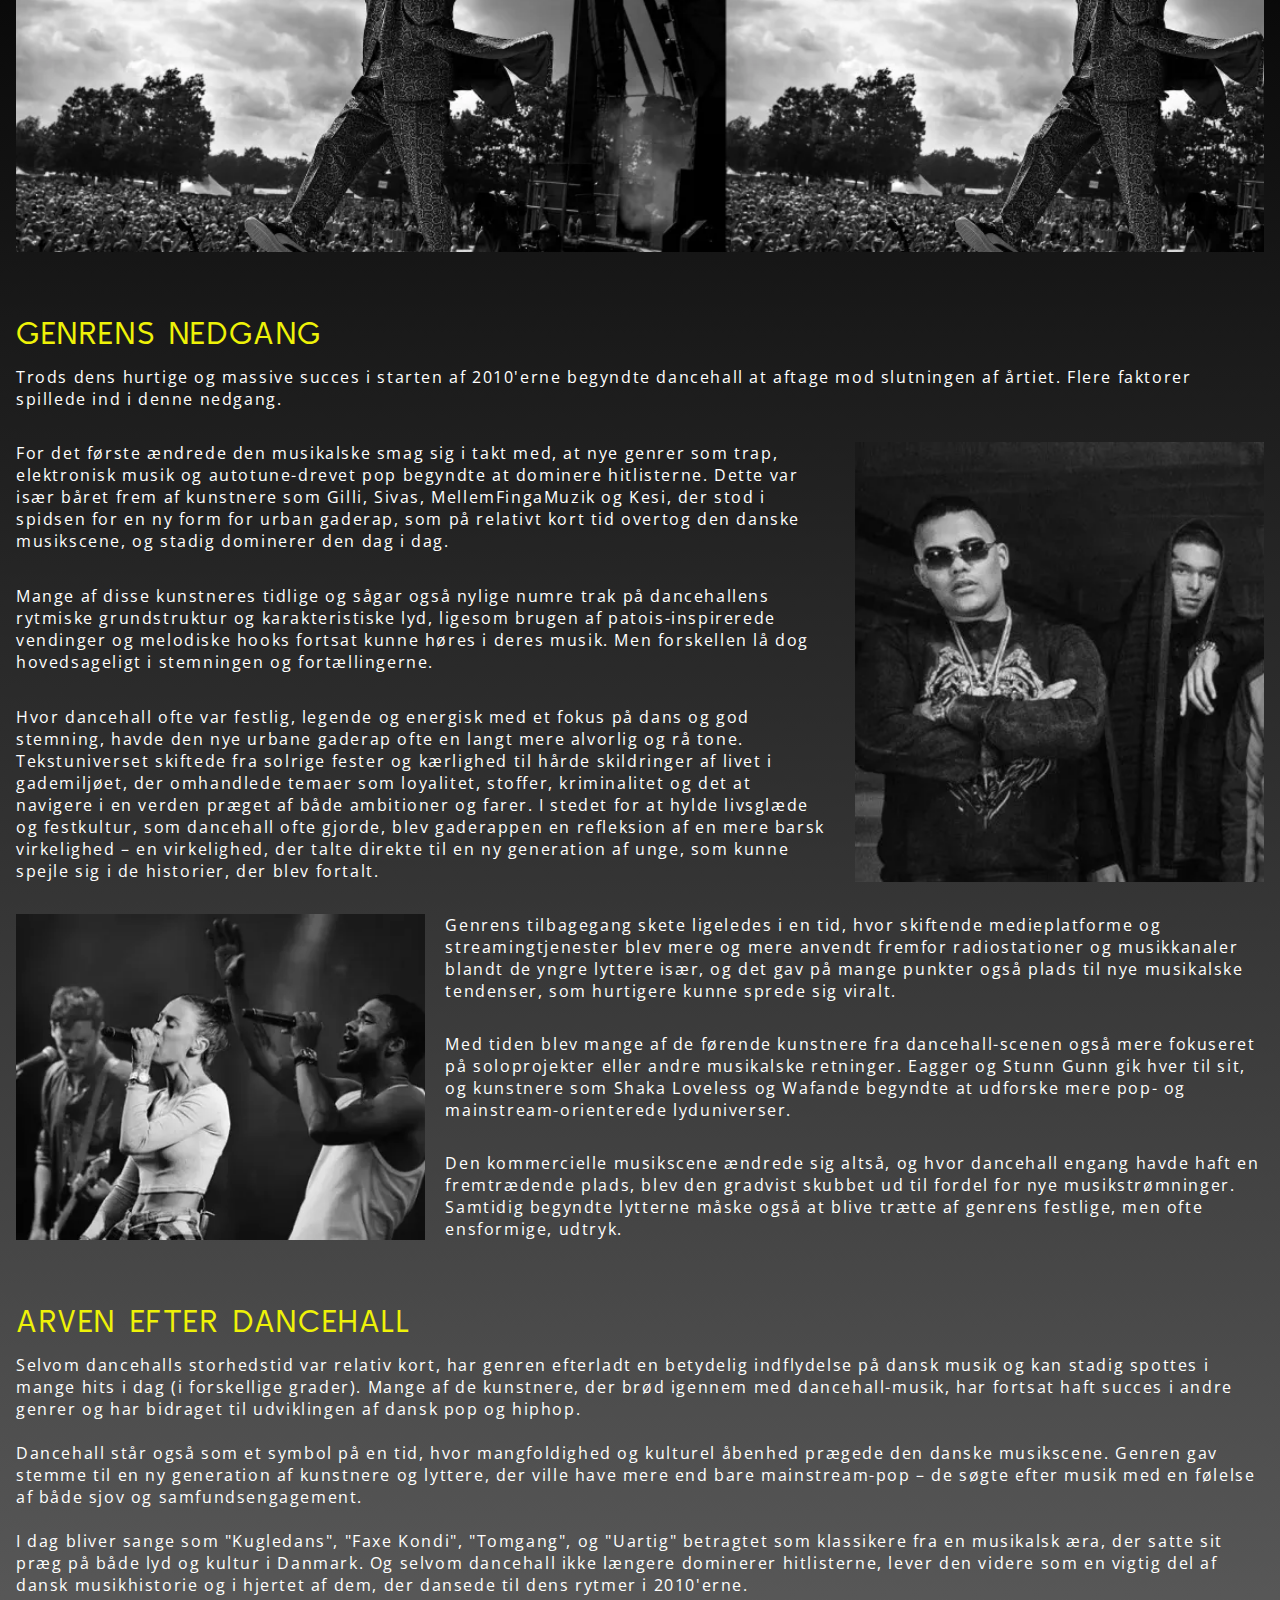
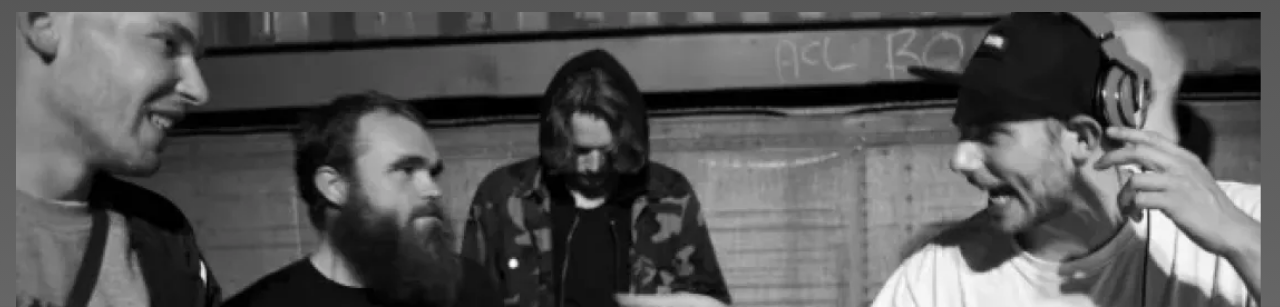
==== commit a7097a83: "tekst-struktur færdig på artikler, mangler cards til artikel_2.html og artikel_3.html" ====
--- a/artikel_1.html
+++ b/artikel_1.html
@@ -154,7 +154,7 @@
         />
       </section>
 
-      <div class="col">
+      <div id="col">
         <h2>GENRENS NEDGANG</h2>
         <p>
           Trods dens hurtige og massive succes i starten af 2010'erne begyndte
@@ -196,7 +196,7 @@
           </p>
         </div>
 
-        <div class="col_order">
+        <div class="col_order" style="order: 0">
           <img
             src="images/branco-gilli(article1)_result.webp"
             alt="Branco og Gilli"
@@ -204,7 +204,7 @@
         </div>
       </div>
 
-      <div class="grid_1-2">
+      <div class="grid_1-2" style="margin-top: 0">
         <div class="col">
           <p>
             Genrens tilbagegang skete ligeledes i en tid, hvor skiftende
--- a/css/generel.css
+++ b/css/generel.css
@@ -351,4 +351,62 @@
 
 #col img {
     margin-top: 1rem;
-}+}
+
+/* #col siger: 
+h2:
+margin-top: 2rem;
+margin-bottom: 1rem;
+
+img:
+margin-top: 1rem;
+
+Bruges på:
+Raske Penge-afsnit: h2/p/img
+Cheff Records-afsnit: h2/p/img
+
+
+
+.col h2 siger @media (width <=799px):
+h2:
+margin-top: 2rem;
+margin-bottom: 1rem;
+
+bruges på:
+Wafande-afsnit: h2/p
+"Genrens nedgang" (lille tekststykke): h2/p
+Branco/gilli-afsnit: p
+Shakaloveless/medina-afsnit: p
+
+
+
+
+.col_order img siger @media (width <=799px):
+img:
+margin-top: 1rem;
+
+Bruges på: 
+wafande-billede
+Shakaloveless/Medina-billede
+
+
+
+
+.grid_1-2 siger @media (width >=800px):
+margin-top: 2rem;
+margin-bottom: 1rem;
+
+Bruges på:
+Wafande-afsnit: h2/p/img
+Shakaloveless/Medina-afsnit: h2/img
+
+
+
+
+.col_order siger @media (width >=800px):
+order: -1
+
+Bruges på:
+Wafande-billede
+Shakaloveless/Medina-billede
+*/--- a/css/layout.css
+++ b/css/layout.css
@@ -16,7 +16,6 @@
     grid-template-columns: 1fr 2fr;
     gap: 20px;
     margin-top: 2rem;
-    margin-bottom: 1rem;
     height: 100%;
 }
 
@@ -50,10 +49,8 @@
 
 body .grid_2-1 {
     display: grid;
-    grid-template-columns: 1fr 2fr;
+    grid-template-columns: 2fr 1fr;
     gap: 20px;
-    margin-top: 2rem;
-    margin-bottom: 1rem;
     height: 100%;
 }
 
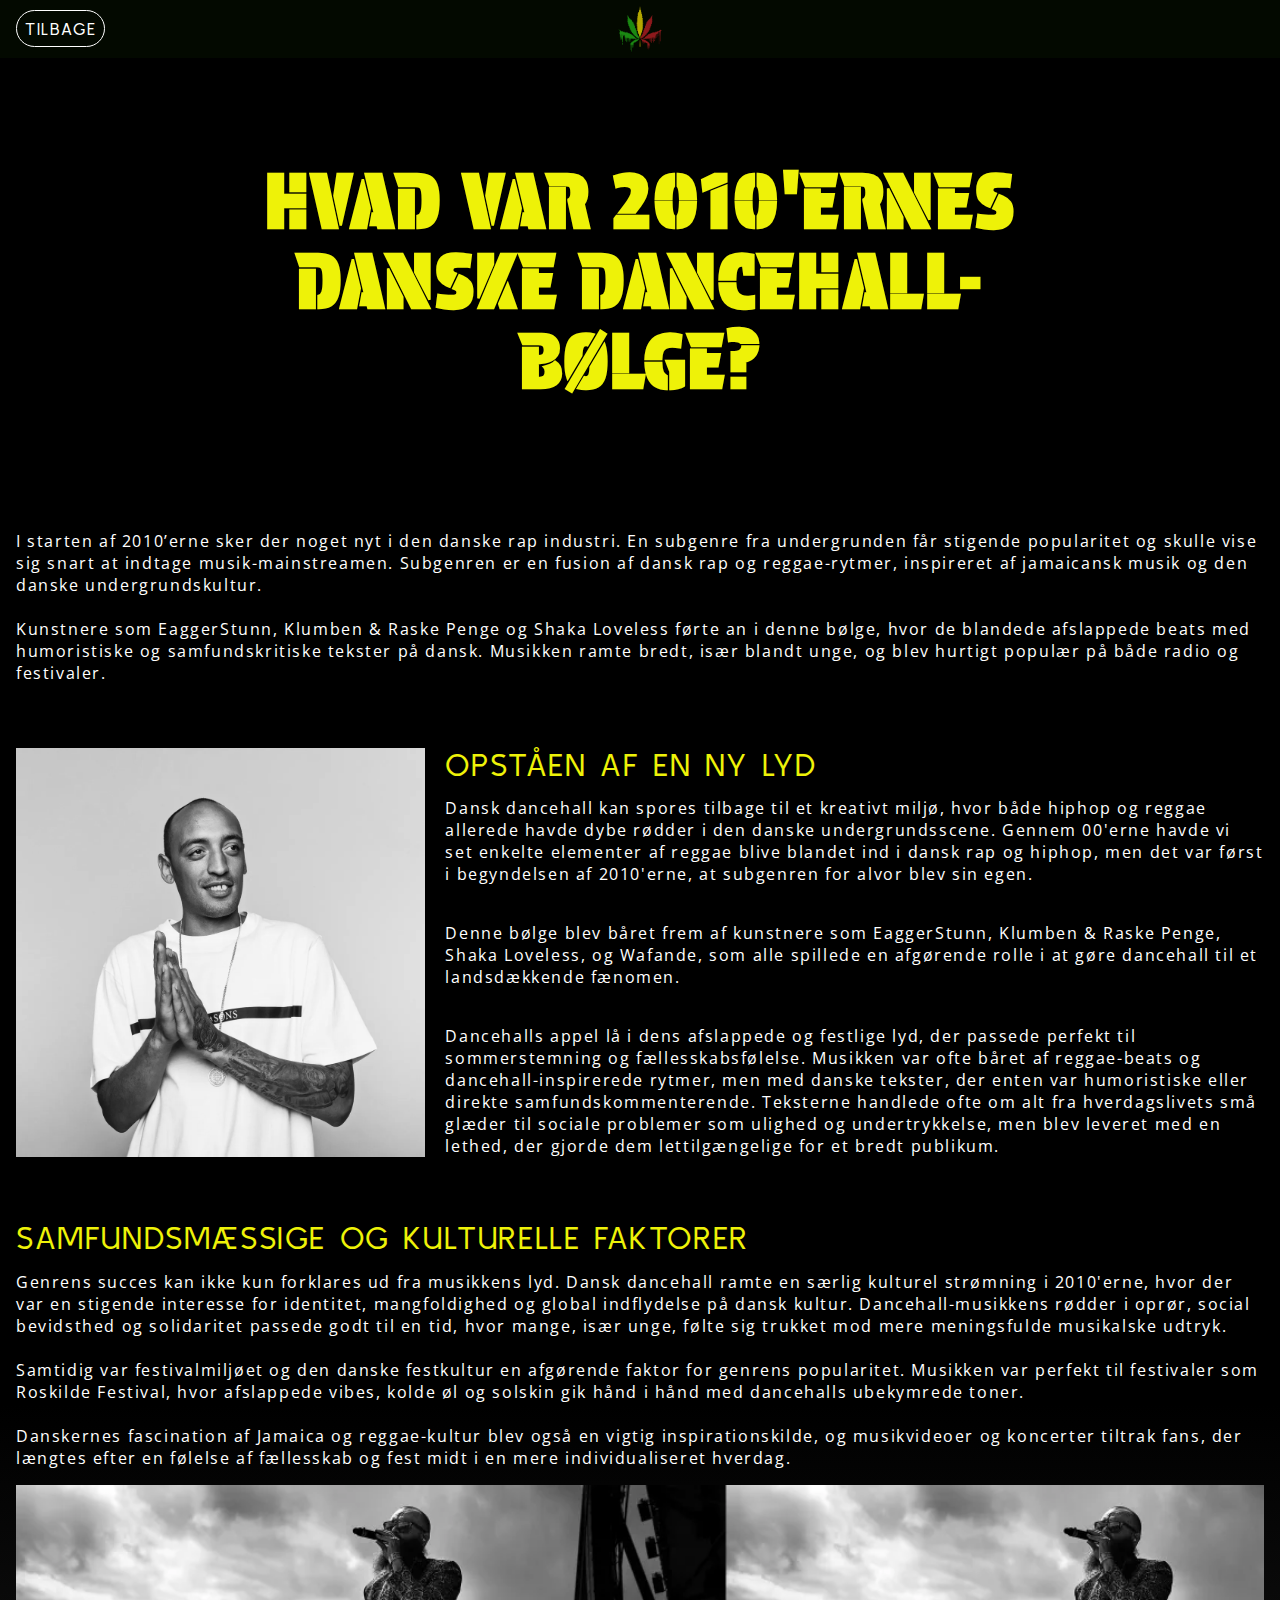
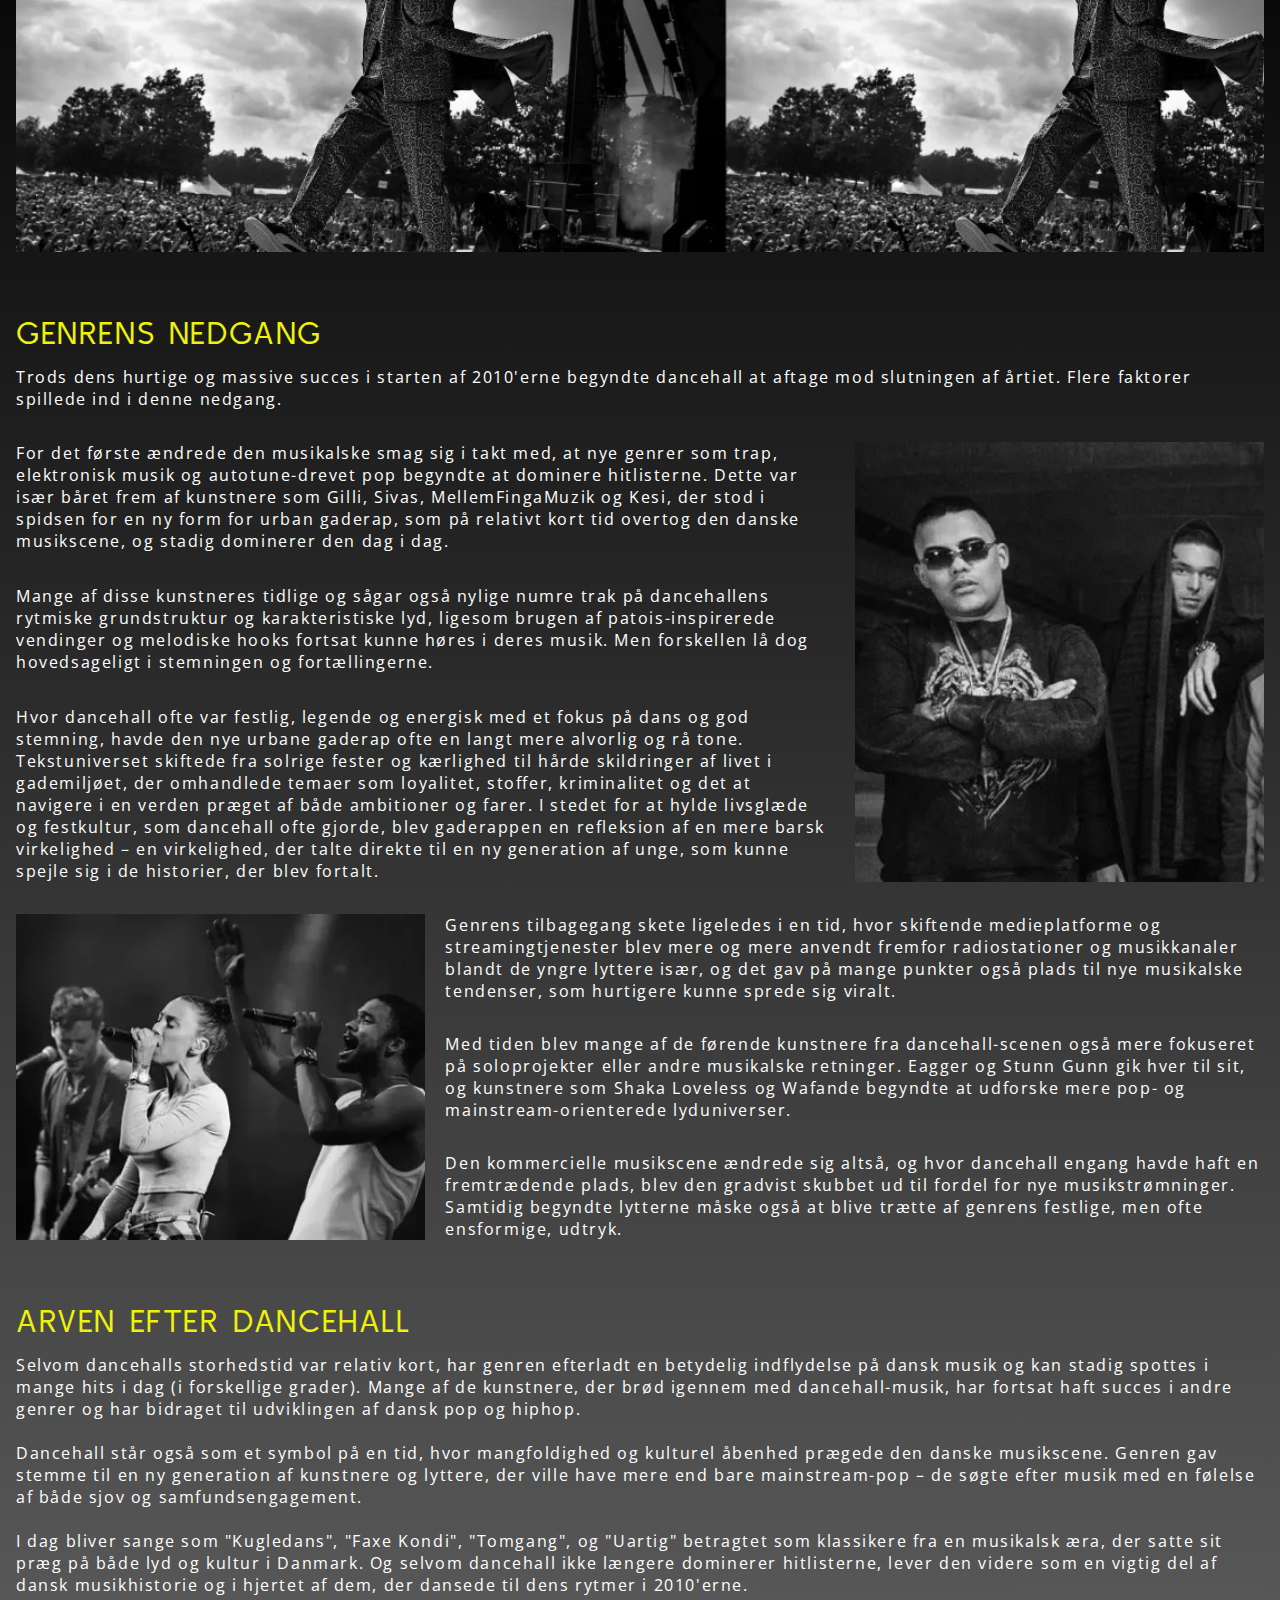
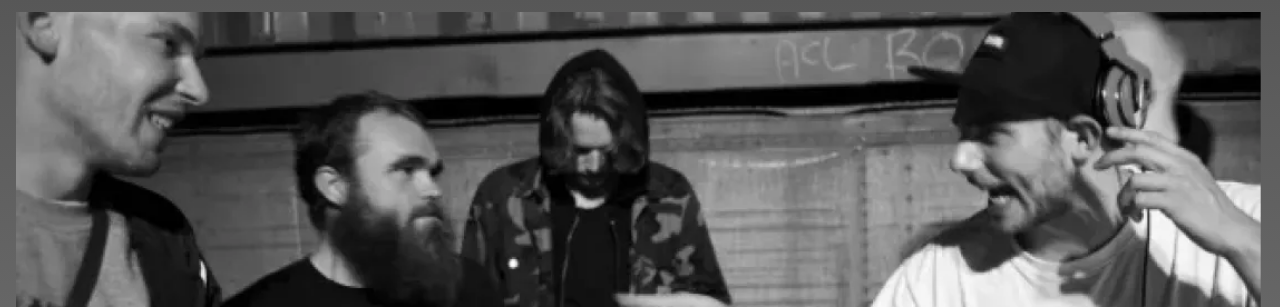
==== commit 581fdbbb: "Alt valideret og opdaterede korrekte class-navne. Mangler kun artikel_3.html cards" ====
--- a/artikel_1.html
+++ b/artikel_1.html
@@ -123,7 +123,7 @@
         </div>
       </section>
 
-      <section id="col">
+      <section class="col_1">
         <h2>SAMFUNDSMÆSSIGE OG KULTURELLE FAKTORER</h2>
         <p>
           Genrens succes kan ikke kun forklares ud fra musikkens lyd. Dansk
@@ -154,7 +154,7 @@
         />
       </section>
 
-      <div id="col">
+      <div class="col_1">
         <h2>GENRENS NEDGANG</h2>
         <p>
           Trods dens hurtige og massive succes i starten af 2010'erne begyndte
@@ -239,7 +239,7 @@
         </div>
       </div>
 
-      <section id="col" style="padding-bottom: 0">
+      <section class="col_1" style="padding-bottom: 0">
         <h2>ARVEN EFTER DANCEHALL</h2>
         <p>
           Selvom dancehalls storhedstid var relativ kort, har genren efterladt
--- a/css/generel.css
+++ b/css/generel.css
@@ -214,12 +214,8 @@
     justify-content: center;
     position: relative;
     text-align: center;
-    height: 45vh; /* boks-video er 60vh, men jeg sætter bevidst denne til 50vh kun. Det gør, at jeg slipper for at lave margin top/bottom på h2 og h3. */
+    height: 45vh; /* boks-video er 50vh, men jeg sætter bevidst denne til 45vh kun. Det gør, at jeg slipper for at lave margin top/bottom på h2 og h3. */
     margin-bottom: 5rem;
-}
-
-#boks3 {
-    margin-bottom: 2rem;
 }
 
 .boks-video {
@@ -259,39 +255,28 @@
     padding-right: 1rem;
 }
 
-/* Lidt kringlet. Men for at vi kan få js til at gælde på én boks ad gangen, har jeg været nødt til at give et unikt id-navn til hver. Og hvis ikke man gør det på hvert element, så gør js-funktionen sig ikke gældende på de elementer, man hover over, som ikke er nævnt her. Derfor nævnes ALLE elementer inde i flex_col */
-#boks1:hover .boks-video,
-#boks2:hover .boks-video,
-#boks3:hover .boks-video {
+.boks:hover .boks-video {
     border: 2px solid var(--yellow);
-}
-
-#boks1:hover .boks_1-content h3,
-#boks1:hover .boks_1-content h2,
-#boks2:hover .boks_1-content h3,
-#boks2:hover .boks_1-content h2,
-#boks3:hover .boks_1-content h3,
-#boks3:hover .boks_1-content h2 {
-    color: var(--yellow);
-}
-
-#boks1:hover .button,
-#boks2:hover .button,
-#boks3:hover .button {
+  }
+  
+  .boks:hover .boks_1-content h3,
+  .boks:hover .boks_1-content h2 {
+    color: var(--yellow);
+  }
+  
+  .boks:hover .button {
     border: 1px solid var(--yellow);
-}
-
-#boks1 .button:hover,
-#boks2 .button:hover,
-#boks3 .button:hover {
+  }
+  
+  .boks .button:hover {
     background-color: var(--yellow);
-}
+  }  
 
 
 /* artikel_1.html */
 
 body.artikel_1 {
-    background: linear-gradient(to bottom, #000000 40%, #666666 100%), linear-gradient(to bottom, #000000 40%, #666666 100%) !important;
+    background: linear-gradient(to bottom, #000000 40%, #666666 100%);
 }
 
 .flex_col-artikel {
@@ -334,7 +319,7 @@
 }
 
 .col h2,
-#col h2 {
+.col_1 h2 {
     color: var(--yellow);
     font-size: var(--h2-article_size);
     line-height: var(--h2-article_lineheight);
@@ -344,69 +329,68 @@
     filter: grayscale(100%);
 }
 
-#col h2 {
+.col_1 h2 {
     margin-top: 2rem;
     margin-bottom: 1rem;
 }
 
-#col img {
+.col_1 img {
     margin-top: 1rem;
 }
 
-/* #col siger: 
-h2:
-margin-top: 2rem;
-margin-bottom: 1rem;
-
-img:
-margin-top: 1rem;
-
-Bruges på:
-Raske Penge-afsnit: h2/p/img
-Cheff Records-afsnit: h2/p/img
-
-
-
-.col h2 siger @media (width <=799px):
-h2:
-margin-top: 2rem;
-margin-bottom: 1rem;
-
-bruges på:
-Wafande-afsnit: h2/p
-"Genrens nedgang" (lille tekststykke): h2/p
-Branco/gilli-afsnit: p
-Shakaloveless/medina-afsnit: p
-
-
-
-
-.col_order img siger @media (width <=799px):
-img:
-margin-top: 1rem;
-
-Bruges på: 
-wafande-billede
-Shakaloveless/Medina-billede
-
-
-
-
-.grid_1-2 siger @media (width >=800px):
-margin-top: 2rem;
-margin-bottom: 1rem;
-
-Bruges på:
-Wafande-afsnit: h2/p/img
-Shakaloveless/Medina-afsnit: h2/img
-
-
-
-
-.col_order siger @media (width >=800px):
-order: -1
-
-Bruges på:
-Wafande-billede
-Shakaloveless/Medina-billede
-*/+
+/* artikel_2.html */
+
+body.artikel_2 {
+    background: linear-gradient(to bottom, #000000 40%, #474747 60%, #000000 75%);
+}
+
+.flex_col_2 {
+    display: flex;
+    flex-direction: column;
+    align-items: center;
+    justify-content: center;
+    position: relative;
+    text-align: center;
+    height: 30vh; /* boks-video er 35vh, men jeg sætter bevidst denne til 30vh kun. Det gør, at jeg slipper for at lave margin top/bottom på h2 og h3. */
+    margin-top: 3rem;
+}
+
+.boks-video_2 {
+    position: absolute;
+    object-fit: cover;
+    z-index: 1;
+    width: 100vw;
+    height: 35vh;
+    border-radius: 5vh;
+}
+
+.boks_1_2-content {
+    display: flex;
+    flex-direction: column;
+    justify-content: space-between;
+    /* sætter kun height på 90% for content, for at elementerne kommer længere mod midten. */
+    height: 90%;
+    z-index: 2;
+}
+
+.boks_1_2-content h3 {
+    color: var(--yellow);
+    font-size: var(--h3-boks_size);
+}
+
+.boks_1_2-content h2 {
+    color: var(--yellow);
+    font-size: var(--h2-boks_size);
+}
+
+.boks:hover .boks-video_2 {
+    border: 2px solid var(--yellow);
+  }
+
+
+/* artikel_2-klumben.html */
+
+body.artikel_2-klumben {
+    background: linear-gradient(to bottom, #000000 20%, #666666 100%);
+}--- a/css/layout.css
+++ b/css/layout.css
@@ -67,6 +67,21 @@
     height: 100%;
 }
 
+.grid_1-1_1-1-1 {
+    display: grid;
+    grid-template-columns: repeat(3, 1fr);
+    gap: 20px;
+}
+
+.flex_col_2 {
+    height: 45vh;
+}
+
+.boks-video_2 {
+    height: 50vh;
+}
+
+
 
 /* Design tophistorier.html */
 .overskrift {
@@ -109,6 +124,12 @@
     .col_order img {
         margin-top: 1rem;
     }
+
+    .grid_1-1_1-1-1 {
+        display: grid;
+        grid-template-columns: 1fr 1fr;
+        gap: 20px;
+    }
 }
 
 /* Gælder for alle skærmstørrelser. Derfor ingen media query. */
